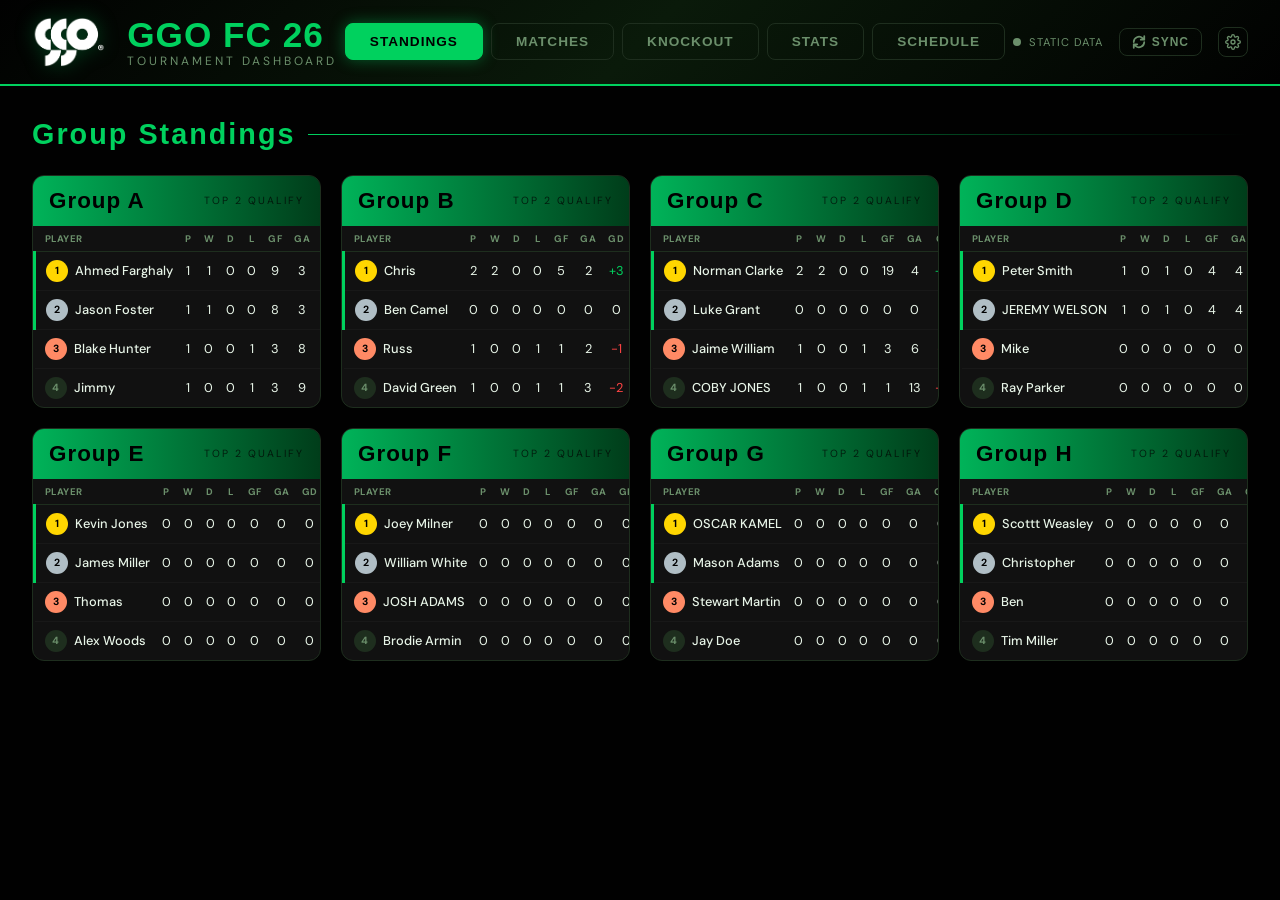
==== tourney.html @ c0a5ce69 "Update tourney.html" ====
<!DOCTYPE html>
<html lang="en">
<head>
<meta charset="UTF-8">
<meta name="viewport" content="width=device-width, initial-scale=1.0">
<title>GGO FC 26 Tournament</title>
<link rel="icon" type="image/png" sizes="32x32" href="./images/GGO-White-Var3-32x32.png">
<link rel="icon" type="image/png" sizes="16x16" href="./images/GGO-White-Var3-16x16.png">
<link rel="apple-touch-icon" href="./images/GGO-White-Var3.png">
<link href="https://fonts.googleapis.com/css2?family=Bebas+Neue&family=DM+Sans:wght@300;400;500;600&display=swap" rel="stylesheet">
<style>
  @font-face {
    font-family: 'TTFirsNeue';
    src: url('./fonts/TTFirsNeue-DemiBold.ttf') format('truetype');
    font-weight: 600;
    font-style: normal;
  }

  *, *::before, *::after { box-sizing: border-box; margin: 0; padding: 0; }

  :root {
    --green: #00D15E;
    --green-dim: #00b359;
    --dark: #010101;
    --card: #111111;
    --card2: #161e16;
    --border: #1e2e1e;
    --text: #e8f5e8;
    --muted: #6b8f6b;
    --gold: #ffd600;
    --silver: #b0bec5;
    --bronze: #ff8a65;
    --red: #ff4444;
    --draw: #66b3ff;
    --accent-blue: #004BC8;
  }

  body {
    background: var(--dark);
    color: var(--text);
    font-family: 'TTFirsNeue', 'DM Sans', sans-serif;
    min-height: 100vh;
    overflow-x: hidden;
  }

  /* ── HEADER ── */
  header {
    background: linear-gradient(135deg, #010101 0%, #0a1a0a 50%, #010101 100%);
    border-bottom: 2px solid var(--green);
    padding: 16px 32px;
    display: flex; align-items: center; justify-content: space-between;
    position: sticky; top: 0; z-index: 100;
    backdrop-filter: blur(10px);
  }
  .logo {
    display: flex; align-items: center; gap: 20px;
  }
  .logo img {
    max-height: 50px;
    width: auto;
    filter: drop-shadow(0 0 10px rgba(0, 209, 94, 0.3));
  }
  .logo-text { line-height: 1.1; }
  .logo-text h1 { font-family: 'TTFirsNeue', sans-serif; font-size: 2.2rem; color: var(--green); letter-spacing: 1px; font-weight: 600; }
  .logo-text p { font-size: 0.75rem; color: var(--muted); letter-spacing: 3px; text-transform: uppercase; font-family: 'DM Sans', sans-serif; }

  /* ── NAV ── */
  nav { display: flex; gap: 8px; }
  .nav-btn {
    padding: 10px 24px; border-radius: 8px;
    background: transparent; border: 1px solid var(--border);
    color: var(--muted); font-family: 'TTFirsNeue', sans-serif;
    font-size: 0.85rem; font-weight: 600; letter-spacing: 1px;
    cursor: pointer; transition: all 0.2s; text-transform: uppercase;
  }
  .nav-btn:hover { border-color: var(--green); color: var(--green); background: rgba(0, 209, 94, 0.05); }
  .nav-btn.active { background: var(--green); color: #000; border-color: var(--green); box-shadow: 0 0 15px rgba(0, 209, 94, 0.4); font-weight: 700; }

  /* ── MAIN ── */
  main { padding: 32px; max-width: 1400px; margin: 0 auto; }
  .view { display: none; }
  .view.active { display: block; }

  /* ── SECTION TITLE ── */
  .section-title {
    font-family: 'TTFirsNeue', sans-serif;
    font-size: 1.8rem; letter-spacing: 2px;
    color: var(--green); margin-bottom: 24px;
    display: flex; align-items: center; gap: 12px;
    font-weight: 600;
  }
  .section-title::after {
    content: ''; flex: 1; height: 1px;
    background: linear-gradient(90deg, var(--green), transparent);
  }

  /* ── GROUPS GRID ── */
  .groups-grid {
    display: grid;
    grid-template-columns: repeat(auto-fill, minmax(280px, 1fr));
    gap: 20px;
  }
  .group-card {
    background: var(--card);
    border: 1px solid var(--border);
    border-radius: 12px; overflow: hidden;
    transition: transform 0.2s, box-shadow 0.2s;
  }
  .group-card:hover {
    transform: translateY(-3px);
    box-shadow: 0 8px 30px rgba(0,230,118,0.12);
  }
  .group-header {
    background: linear-gradient(90deg, var(--green-dim), #003d1a);
    padding: 12px 16px;
    display: flex; align-items: center; justify-content: space-between;
  }
  .group-label {
    font-family: 'TTFirsNeue', sans-serif;
    font-size: 1.4rem; color: #000; letter-spacing: 1px;
    font-weight: 600;
  }
  .group-badge { font-size: 0.65rem; color: rgba(0,0,0,0.7); letter-spacing: 2px; text-transform: uppercase; }
  .group-table { width: 100%; border-collapse: collapse; table-layout: auto; }
  .group-table thead th {
    padding: 6px 6px; font-size: 0.6rem; color: var(--muted);
    text-align: center; text-transform: uppercase; letter-spacing: 0.5px;
    border-bottom: 1px solid var(--border);
    white-space: nowrap;
  }
  .group-table thead th:first-child { text-align: left; padding-left: 10px; }
  .group-table tbody tr { border-bottom: 1px solid rgba(255,255,255,0.03); transition: background 0.15s; }
  .group-table tbody tr:hover { background: rgba(0,230,118,0.04); }
  .group-table tbody tr:last-child { border-bottom: none; }
  .group-table td {
    padding: 8px 6px; font-size: 0.8rem;
    text-align: center;
    white-space: nowrap;
  }
  .group-table td:first-child { text-align: left; font-weight: 500; padding-left: 10px; }
  .rank { width: 22px; height: 22px; border-radius: 50%; display: inline-flex; align-items: center; justify-content: center; font-size: 0.65rem; font-weight: 700; margin-right: 4px; flex-shrink: 0; }
  .rank-1 { background: var(--gold); color: #000; }
  .rank-2 { background: var(--silver); color: #000; }
  .rank-3 { background: var(--bronze); color: #000; }
  .rank-4 { background: var(--border); color: var(--muted); }
  .qualified { border-left: 3px solid var(--green); }
  .pts-cell { color: var(--green); font-weight: 700; font-size: 0.9rem; }
  .gd-pos { color: var(--green); }
  .gd-neg { color: var(--red); }

  /* ── MATCHES ── */
  .matches-filter {
    display: flex; gap: 8px; margin-bottom: 24px; flex-wrap: wrap;
  }
  .filter-btn {
    padding: 6px 16px; border-radius: 20px;
    background: transparent; border: 1px solid var(--border);
    color: var(--muted); font-family: 'DM Sans', sans-serif;
    font-size: 0.75rem; cursor: pointer; transition: all 0.2s;
    text-transform: uppercase; letter-spacing: 1px;
  }
  .filter-btn:hover { border-color: var(--green); color: var(--green); }
  .filter-btn.active { background: rgba(0,230,118,0.15); border-color: var(--green); color: var(--green); }

  .matches-list { display: flex; flex-direction: column; gap: 10px; }
  .match-card {
    background: var(--card); border: 1px solid var(--border);
    border-radius: 10px; padding: 14px 20px;
    display: grid; grid-template-columns: 1fr auto 1fr;
    align-items: center; gap: 16px;
    transition: all 0.2s;
  }
  .match-card:hover { border-color: var(--green); background: var(--card2); }
  .match-card.played { border-left: 3px solid var(--green); }
  .match-card.pending { border-left: 3px solid var(--border); opacity: 0.75; }
  .player-side { display: flex; align-items: center; gap: 10px; }
  .player-side.right { flex-direction: row-reverse; }
  .player-avatar {
    width: 36px; height: 36px; border-radius: 50%;
    display: flex; align-items: center; justify-content: center;
    font-weight: 700; font-size: 0.85rem; flex-shrink: 0;
  }
  .player-name { font-weight: 500; font-size: 0.9rem; }
  .player-side.right .player-name { text-align: right; }
  .match-score {
    text-align: center; min-width: 80px;
  }
  .score-display {
    font-family: 'TTFirsNeue', sans-serif; font-size: 2rem;
    color: var(--green); letter-spacing: 2px; line-height: 1;
    font-weight: 600;
  }
  .score-pending {
    font-family: 'TTFirsNeue', sans-serif; font-size: 1.4rem;
    color: var(--muted); letter-spacing: 1px;
    font-weight: 600;
  }
  .match-time { font-size: 0.7rem; color: var(--muted); margin-top: 2px; }
  .match-day-header {
    font-family: 'TTFirsNeue', sans-serif;
    font-size: 1.1rem; letter-spacing: 2px; color: var(--muted);
    padding: 16px 0 8px; text-transform: uppercase;
    font-weight: 600;
  }
  .winner-badge { font-size: 0.65rem; color: var(--gold); text-transform: uppercase; letter-spacing: 1px; }
  .draw-badge { font-size: 0.65rem; color: #40c4ff; text-transform: uppercase; letter-spacing: 1px; }
  .match-card.draw { border-left: 3px solid #40c4ff; opacity: 1; }

  /* ── KNOCKOUT BRACKET (VERTICAL) ── */
  .bracket-container { padding: 20px 0; max-width: 600px; margin: 0 auto; }
  
  .vertical-bracket {
    display: flex; flex-direction: column; gap: 40px;
  }
  
  .vertical-round {
    display: flex; flex-direction: column; gap: 16px;
  }
  
  .vertical-round-title {
    font-family: 'TTFirsNeue', sans-serif; font-size: 1.2rem; color: var(--green);
    text-align: center; margin-bottom: 8px; letter-spacing: 2px;
    text-transform: uppercase; border-bottom: 1px solid var(--border);
    padding-bottom: 8px; position: relative; font-weight: 600;
  }
  
  .vertical-matches {
    display: flex; flex-direction: column; gap: 12px;
  }
  
  /* Pairing up matches to show bracket relationship */
  .match-pair {
    display: flex; flex-direction: column; gap: 12px;
    position: relative; padding: 12px;
    background: rgba(0,209,94,0.02);
    border: 1px solid rgba(0,209,94,0.1);
    border-radius: 12px;
  }
  .match-pair-label {
    position: absolute; top: -10px; left: 50%; transform: translateX(-50%);
    background: var(--dark); padding: 0 10px; font-size: 0.7rem; color: var(--muted);
    letter-spacing: 1px; text-transform: uppercase; font-weight: 600;
    border: 1px solid rgba(0,209,94,0.1); border-radius: 20px;
  }

  /* Match Cards (Compact Style) */
  .bracket-match {
    background: var(--card2); border: 1px solid var(--border);
    border-radius: 8px; overflow: hidden; width: 100%;
    transition: all 0.2s; display: flex; flex-direction: column;
    box-shadow: 0 4px 6px rgba(0,0,0,0.3);
  }
  .bracket-match:hover { border-color: var(--green-dim); transform: scale(1.02); }
  
  .bracket-match-label { 
    font-size: 0.6rem; color: var(--muted); letter-spacing: 2px; 
    text-align: center; padding: 4px; background: rgba(0,0,0,0.4); 
    text-transform: uppercase; font-weight: 600;
  }
  
  .bracket-player {
    padding: 8px 12px; display: grid; grid-template-columns: auto 1fr auto;
    align-items: center; gap: 8px; font-size: 0.82rem; font-weight: 500;
  }
  .bracket-player:not(:last-child) { border-bottom: 1px solid rgba(255,255,255,0.05); }
  
  /* Placeholder crested badge */
  .bracket-crest {
    width: 22px; height: 22px; border-radius: 4px; display: flex; align-items: center; justify-content: center;
    font-size: 0.55rem; font-weight: 700; color: #000; box-shadow: inset 0 0 0 1px rgba(0,0,0,0.2);
  }
  
  .bracket-player-name {
    text-overflow: ellipsis; overflow: hidden; white-space: nowrap; font-family: 'DM Sans', sans-serif;
  }
  
  .bracket-player-score { 
    font-family: 'TTFirsNeue', sans-serif; font-size: 1rem; color: var(--text); font-weight: 600; text-align: right; width: 24px;
  }
  
  .bracket-player.winner .bracket-player-score { color: var(--green); }
  .bracket-player.loser { opacity: 0.5; }
  .bracket-player.loser .bracket-player-score { color: var(--muted); }

  /* ── STATS ── */
  .stats-grid { display: grid; grid-template-columns: 1fr 1fr; gap: 24px; }
  .stat-card {
    background: var(--card); border: 1px solid var(--border);
    border-radius: 12px; overflow: hidden;
  }
  .stat-card-header {
    padding: 14px 20px; border-bottom: 1px solid var(--border);
    font-family: 'TTFirsNeue', sans-serif; font-size: 1.1rem;
    letter-spacing: 1px; color: var(--green);
    font-weight: 600;
  }
  .stat-row {
    display: flex; align-items: center; padding: 12px 20px;
    border-bottom: 1px solid rgba(255,255,255,0.03); gap: 14px;
  }
  .stat-row:last-child { border-bottom: none; }
  .stat-rank { font-family: 'TTFirsNeue', sans-serif; font-size: 1.3rem; color: var(--muted); width: 28px; font-weight: 600; }
  .stat-name { flex: 1; font-weight: 500; font-size: 0.9rem; }
  .stat-group { font-size: 0.65rem; color: var(--muted); background: var(--border); border-radius: 4px; padding: 2px 6px; }
  .stat-bar-wrap { flex: 2; }
  .stat-bar {
    height: 6px; border-radius: 3px;
    background: linear-gradient(90deg, var(--green), var(--green-dim));
    transition: width 1s ease;
  }
  .stat-value { font-family: 'TTFirsNeue', sans-serif; font-size: 1.4rem; color: var(--green); min-width: 36px; text-align: right; font-weight: 600; }

  /* ── CHAMPION BANNER ── */
  .champion-section {
    text-align: center; padding: 60px 20px;
    background: radial-gradient(ellipse at center, rgba(255,214,0,0.08) 0%, transparent 70%);
    border: 1px solid rgba(255,214,0,0.15); border-radius: 16px;
    margin-bottom: 32px;
  }
  .champion-trophy { font-size: 5rem; animation: float 3s ease-in-out infinite; }
  @keyframes float { 0%,100%{transform:translateY(0)} 50%{transform:translateY(-12px)} }
  .champion-title { font-family:'TTFirsNeue',sans-serif; font-size:1rem; letter-spacing:5px; color:var(--muted); margin:12px 0 6px; font-weight: 600; }
  .champion-name { font-family:'TTFirsNeue',sans-serif; font-size:3.5rem; color:var(--gold); letter-spacing:2px; font-weight: 600; }
  .champion-subtitle { font-size:0.75rem; color:var(--muted); letter-spacing:2px; text-transform:uppercase; font-family: 'DM Sans', sans-serif; }

  /* Schedule */
  .schedule-grid { display: grid; grid-template-columns: repeat(auto-fill, minmax(220px, 1fr)); gap: 16px; }
  .sched-card {
    background: var(--card); border: 1px solid var(--border);
    border-radius: 10px; overflow: hidden;
  }
  .sched-day {
    background: linear-gradient(90deg, #1a2a1a, #0f1f0f);
    padding: 10px 16px; font-family: 'TTFirsNeue', sans-serif;
    font-size: 1rem; letter-spacing: 1px; color: var(--green);
    border-bottom: 1px solid var(--border);
    font-weight: 600;
  }
  .sched-match { padding: 10px 16px; border-bottom: 1px solid rgba(255,255,255,0.03); display: flex; justify-content: space-between; }
  .sched-match:last-child { border-bottom: none; }
  .sched-time { font-size: 0.75rem; color: var(--muted); }
  .sched-label { font-size: 0.85rem; font-weight: 600; color: var(--text); }

  /* ── SYNC UI ── */
  .sync-container { display: flex; align-items: center; gap: 16px; }
  .sync-status { display: flex; align-items: center; gap: 8px; font-size: 0.7rem; color: var(--muted); text-transform: uppercase; letter-spacing: 1px; }
  .status-dot { width: 8px; height: 8px; border-radius: 50%; background: var(--muted); position: relative; }
  .status-dot.active { background: var(--green); box-shadow: 0 0 8px var(--green); }
  .status-dot.loading { background: var(--gold); animation: pulse 1s infinite; }
  @keyframes pulse { 0% { opacity: 1; } 50% { opacity: 0.4; } 100% { opacity: 1; } }
  .sync-btn { display: flex; align-items: center; gap: 6px; padding: 6px 12px; font-size: 0.75rem; border-color: var(--border); }
  .sync-btn svg { transition: transform 0.5s; }
  .sync-btn.loading svg { animation: rotate 1s linear infinite; }
  @keyframes rotate { from { transform: rotate(0deg); } to { transform: rotate(360deg); } }

  .settings-btn { padding: 6px; border-color: var(--border); display: flex; align-items: center; justify-content: center; }
  .settings-btn svg { width: 16px; height: 16px; color: var(--muted); }
  .settings-btn:hover svg { color: var(--green); }

  /* Modal */
  .modal-overlay {
    position: fixed; inset: 0; background: rgba(0,0,0,0.8); backdrop-filter: blur(5px);
    display: none; align-items: center; justify-content: center; z-index: 200;
  }
  .modal-overlay.active { display: flex; }
  .modal {
    background: var(--card); border: 2px solid var(--green); border-radius: 12px;
    width: 90%; max-width: 500px; padding: 32px; box-shadow: 0 0 30px rgba(0,209,94,0.2);
  }
  .modal-header { display: flex; justify-content: space-between; align-items: center; margin-bottom: 24px; }
  .modal-header h2 { font-family: 'TTFirsNeue', sans-serif; color: var(--green); font-size: 1.5rem; }
  .close-modal { cursor: pointer; color: var(--muted); }
  .form-group { margin-bottom: 20px; }
  .form-group label { display: block; font-size: 0.75rem; color: var(--muted); margin-bottom: 8px; text-transform: uppercase; letter-spacing: 1px; }
  .form-group input {
    width: 100%; background: var(--dark); border: 1px solid var(--border);
    padding: 12px; border-radius: 6px; color: var(--text); font-family: 'DM Sans', sans-serif;
  }
  .form-group input:focus { border-color: var(--green); outline: none; }
  .save-settings { width: 100%; padding: 12px; background: var(--green); color: #000; font-weight: 700; border: none; border-radius: 6px; cursor: pointer; text-transform: uppercase; letter-spacing: 1px; }
  .save-settings:hover { box-shadow: 0 0 15px rgba(0,209,94,0.4); }

  /* Responsive — Tablet */
  @media (max-width: 768px) {
    header { flex-direction: column; gap: 12px; padding: 12px 16px; }
    .logo img { max-height: 36px; }
    .logo-text h1 { font-size: 1.6rem; }
    .logo-text p { font-size: 0.65rem; letter-spacing: 2px; }
    main { padding: 12px; }
    .stats-grid { grid-template-columns: 1fr; }
    nav { flex-wrap: wrap; justify-content: center; gap: 6px; }
    .nav-btn { padding: 8px 14px; font-size: 0.75rem; }
    .sync-container { flex-wrap: wrap; justify-content: center; gap: 8px; }
    .groups-grid { grid-template-columns: 1fr; }
    .group-table thead th { padding: 5px 4px; font-size: 0.55rem; }
    .group-table td { padding: 6px 4px; font-size: 0.75rem; }
    .section-title { font-size: 1.4rem; }
    .match-card { grid-template-columns: 1fr auto 1fr; gap: 8px; padding: 10px 12px; }
    .score-display { font-size: 1.5rem; }
    .player-name { font-size: 0.8rem; }
    .player-avatar { width: 30px; height: 30px; font-size: 0.75rem; }
    .schedule-grid { grid-template-columns: 1fr; }
  }

  /* Responsive — Phone */
  @media (max-width: 480px) {
    header { padding: 10px 12px; gap: 10px; }
    .logo img { max-height: 30px; }
    .logo-text h1 { font-size: 1.3rem; }
    main { padding: 8px; }
    .nav-btn { padding: 6px 10px; font-size: 0.7rem; letter-spacing: 0.5px; }
    .section-title { font-size: 1.1rem; letter-spacing: 1px; }
    .group-card { border-radius: 8px; }
    .group-header { padding: 8px 10px; }
    .group-label { font-size: 1.1rem; }
    .group-table thead th { padding: 4px 3px; font-size: 0.5rem; letter-spacing: 0; }
    .group-table td { padding: 5px 3px; font-size: 0.7rem; }
    .rank { width: 18px; height: 18px; font-size: 0.55rem; margin-right: 3px; }
    .match-card { padding: 8px 10px; gap: 4px; }
    .player-avatar { width: 26px; height: 26px; font-size: 0.65rem; }
    .player-name { font-size: 0.72rem; }
    .score-display { font-size: 1.3rem; }
    .score-pending { font-size: 1rem; }
    .match-score { min-width: 50px; }
    .match-time { font-size: 0.6rem; }
    .match-day-header { font-size: 0.9rem; }
    .stat-row { padding: 8px 12px; gap: 8px; }
    .stat-rank { font-size: 1rem; width: 22px; }
    .stat-name { font-size: 0.78rem; }
    .stat-value { font-size: 1.1rem; }
    .stat-bar-wrap { flex: 1; }
    .sched-day { font-size: 0.85rem; padding: 8px 12px; }
    .sched-match { padding: 8px 12px; }
    .sched-label { font-size: 0.78rem; }
    .champion-name { font-size: 2.2rem; }
    .champion-trophy { font-size: 3.5rem; }
    .champion-section { padding: 30px 12px; }
    .modal { padding: 20px; width: 95%; }
  }

  /* Glow pulse on qualified */
  @keyframes glowPulse {
    0%,100% { box-shadow: none; }
    50% { box-shadow: inset 0 0 8px rgba(0,230,118,0.15); }
  }
  .qualified { animation: glowPulse 3s ease-in-out infinite; }
</style>
</head>
<body>

<header>
  <div class="logo">
    <img src="./GGO-White-Var3.png" alt="GGO Logo">
    <div class="logo-text">
      <h1>GGO FC 26</h1>
      <p>Tournament Dashboard</p>
    </div>
  </div>
  <nav>
    <button class="nav-btn active" onclick="showView('standings', this)">Standings</button>
    <button class="nav-btn" onclick="showView('matches', this)">Matches</button>
    <button class="nav-btn" onclick="showView('knockout', this)">Knockout</button>
    <button class="nav-btn" onclick="showView('stats', this)">Stats</button>
    <button class="nav-btn" onclick="showView('schedule', this)">Schedule</button>
  </nav>

  <div class="sync-container">
    <div id="sync-status" class="sync-status">
      <span class="status-dot"></span>
      <span id="last-sync-time">Static Mode</span>
    </div>
    <button class="nav-btn sync-btn" onclick="requestSync()">
      <svg width="14" height="14" viewBox="0 0 24 24" fill="none" stroke="currentColor" stroke-width="3" stroke-linecap="round" stroke-linejoin="round"><path d="M21 2v6h-6M3 12a9 9 0 0 1 15-6.7L21 8M3 22v-6h6M21 12a9 9 0 0 1-15 6.7L3 16"/></svg>
      Sync
    </button>
    <button class="nav-btn settings-btn" onclick="toggleSettings(true)">
      <svg viewBox="0 0 24 24" fill="none" stroke="currentColor" stroke-width="2" stroke-linecap="round" stroke-linejoin="round"><circle cx="12" cy="12" r="3"></circle><path d="M19.4 15a1.65 1.65 0 0 0 .33 1.82l.06.06a2 2 0 0 1 0 2.83 2 2 0 0 1-2.83 0l-.06-.06a1.65 1.65 0 0 0-1.82-.33 1.65 1.65 0 0 0-1 1.51V21a2 2 0 0 1-2 2 2 2 0 0 1-2-2v-.09A1.65 1.65 0 0 0 9 19.4a1.65 1.65 0 0 0-1.82.33l-.06.06a2 2 0 0 1-2.83 0 2 2 0 0 1 0-2.83l.06-.06a1.65 1.65 0 0 0 .33-1.82 1.65 1.65 0 0 0-1.51-1H3a2 2 0 0 1-2-2 2 2 0 0 1 2-2h.09A1.65 1.65 0 0 0 4.6 9a1.65 1.65 0 0 0-.33-1.82l-.06-.06a2 2 0 0 1 0-2.83 2 2 0 0 1 2.83 0l.06.06a1.65 1.65 0 0 0 1.82.33H9a1.65 1.65 0 0 0 1-1.51V3a2 2 0 0 1 2-2 2 2 0 0 1 2 2v.09a1.65 1.65 0 0 0 1 1.51 1.65 1.65 0 0 0 1.82-.33l.06-.06a2 2 0 0 1 2.83 0 2 2 0 0 1 0 2.83l-.06.06a1.65 1.65 0 0 0-.33 1.82V9a1.65 1.65 0 0 0 1.51 1H21a2 2 0 0 1 2 2 2 2 0 0 1-2 2h-.09a1.65 1.65 0 0 0-1.51 1z"></path></svg>
    </button>
  </div>
</header>

<div id="settings-modal" class="modal-overlay">
  <div class="modal">
    <div class="modal-header">
      <h2>Sync Settings</h2>
      <span class="close-modal" onclick="toggleSettings(false)">✕</span>
    </div>
    <div class="form-group">
      <label>Spreadsheet ID (from URL)</label>
      <input type="text" id="setting-sheet-id" placeholder="1vW...">
    </div>
    <div class="form-group">
      <label>Apps Script Web App URL</label>
      <input type="text" id="setting-script-url" placeholder="https://script.google.com/macros/s/...">
    </div>
    <button class="save-settings" onclick="saveSettings()">Save & Sync Now</button>
  </div>
</div>

<main>

<!-- STANDINGS -->
<div id="view-standings" class="view active">
  <div class="section-title">Group Standings</div>
  <div class="groups-grid" id="groups-grid"></div>
</div>

<!-- MATCHES -->
<div id="view-matches" class="view">
  <div class="section-title">Match Results</div>
  <div class="matches-filter">
    <button class="filter-btn active" onclick="filterMatches('all', this)">All</button>
    <button class="filter-btn" onclick="filterMatches('played', this)">Played</button>
    <button class="filter-btn" onclick="filterMatches('pending', this)">Upcoming</button>
    <button class="filter-btn" onclick="filterMatches('Today', this)">Today</button>
    <button class="filter-btn" onclick="filterMatches('Tomorrow', this)">Tomorrow</button>
  </div>
  <div class="matches-list" id="matches-list"></div>
</div>

<!-- KNOCKOUT -->
<div id="view-knockout" class="view">
  <div class="section-title">Knockout Stage</div>
  <div class="champion-section">
    <div class="champion-trophy">🏆</div>
    <div class="champion-title">Tournament Champion</div>
    <div class="champion-name">TBD</div>
    <div class="champion-subtitle">FC 26 Tournament · 2026</div>
  </div>
  <div class="bracket-container">
    <div class="vertical-bracket" id="bracket"></div>
  </div>
</div>

<!-- STATS -->
<div id="view-stats" class="view">
  <div class="section-title">Player Stats</div>
  <div class="stats-grid" id="stats-grid"></div>
</div>

<!-- SCHEDULE -->
<div id="view-schedule" class="view">
  <div class="section-title">Knockout Schedule</div>
  <div class="schedule-grid" id="schedule-grid"></div>
</div>

</main>

<script>
// ── DATA ────────────────────────────────────────────────────────────────
// ── DYNAMIC CONFIG ──────────────────────────────────────────────────────
const CONFIG = {
  spreadsheetId: localStorage.getItem('ggo_sheet_id') || '1zcEKdIhD1MTq_-FsNTge8UwNTn5NsE2mnPFtw54bXc0',
  appsScriptUrl: localStorage.getItem('ggo_script_url') || 'https://script.google.com/macros/s/AKfycbw2qfgs79eKIn46H6dHZkqkhQVJbZraEjuBJ5KO18tSQnFzctVMvd7A5b_00jz5KdZIgQ/exec',
  refreshInterval: 300000, // 5 minutes
  fallbackToStatic: true
};

const STATE = {
  players: [],
  matches: [],
  schedule: [],
  standings: [],
  leaderboard: [],
  qualified16: {},
  goals: [],
  lastSync: null
};

// Static Fallback Data (Current data as of injection)
const STATIC_PLAYERS = [
  {name:'Ahmed Farghaly',group:'A'},{name:'Blake Hunter',group:'A'},
  {name:'Jason Foster',group:'A'},{name:'Jimmy',group:'A'},
  {name:'Russ',group:'B'},{name:'Ben Camel',group:'B'},
  {name:'Chris',group:'B'},{name:'David Green',group:'B'},
  {name:'Luke Grant',group:'C'},{name:'COBY JONES',group:'C'},
  {name:'Norman Clarke',group:'C'},{name:'Jaime William',group:'C'},
  {name:'Peter Smith',group:'D'},{name:'Mike',group:'D'},
  {name:'JEREMY WELSON',group:'D'},{name:'Ray Parker',group:'D'},
  {name:'Kevin Jones',group:'E'},{name:'James Miller',group:'E'},
  {name:'Thomas',group:'E'},{name:'Alex Woods',group:'E'},
  {name:'Joey Milner',group:'F'},{name:'William White',group:'F'},
  {name:'JOSH ADAMS',group:'F'},{name:'Brodie Armin',group:'F'},
  {name:'OSCAR KAMEL',group:'G'},{name:'Mason Adams',group:'G'},
  {name:'Stewart Martin',group:'G'},{name:'Jay Doe',group:'G'},
  {name:'Scottt Weasley',group:'H'},{name:'Christopher Smith',group:'H'},
  {name:'Ben',group:'H'},{name:'Tim Miller',group:'H'}
];

const STATIC_MATCHES = [
  {day:'Today',time:'18:48',p1:'Ahmed Farghaly',s1:9,s2:3,p2:'Jimmy',played:true},
  {day:'Today',time:'19:00',p1:'Blake Hunter',s1:3,s2:8,p2:'Jason Foster',played:true},
  {day:'Today',time:'19:36',p1:'Russ',s1:1,s2:2,p2:'Chris',played:true},
  {day:'Today',time:'19:24',p1:'Chris',s1:3,s2:1,p2:'David Green',played:true},
  {day:'Today',time:'16:24',p1:'COBY JONES',s1:1,s2:13,p2:'Norman Clarke',played:true},
  {day:'Today',time:'20:36',p1:'Norman Clarke',s1:6,s2:3,p2:'Jaime William',played:true},
  {day:'Today',time:'17:00',p1:'Peter Smith',s1:4,s2:4,p2:'JEREMY WELSON',played:true},
  {day:'Today',time:'17:12',p1:'Mike',s1:null,s2:null,p2:'Ray Parker',played:false},
  {day:'Today',time:'18:00',p1:'Ahmed Farghaly',s1:null,s2:null,p2:'Blake Hunter',played:false},
  {day:'Today',time:'18:12',p1:'Jason Foster',s1:null,s2:null,p2:'Jimmy',played:false},
  {day:'Today',time:'18:24',p1:'Ahmed Farghaly',s1:null,s2:null,p2:'Jason Foster',played:false},
  {day:'Today',time:'18:36',p1:'Blake Hunter',s1:null,s2:null,p2:'Jimmy',played:false},
  {day:'Today',time:'19:12',p1:'Russ',s1:null,s2:null,p2:'Ben Camel',played:false},
  {day:'Today',time:'19:48',p1:'Ben Camel',s1:null,s2:null,p2:'David Green',played:false},
  {day:'Today',time:'20:00',p1:'Russ',s1:null,s2:null,p2:'David Green',played:false},
  {day:'Today',time:'20:12',p1:'Ben Camel',s1:null,s2:null,p2:'Chris',played:false},
  {day:'Today',time:'20:24',p1:'Luke Grant',s1:null,s2:null,p2:'COBY JONES',played:false},
  {day:'Today',time:'20:48',p1:'Luke Grant',s1:null,s2:null,p2:'Norman Clarke',played:false},
  {day:'Tomorrow',time:'16:00',p1:'COBY JONES',s1:null,s2:null,p2:'Jaime William',played:false},
  {day:'Tomorrow',time:'16:12',p1:'Luke Grant',s1:null,s2:null,p2:'Jaime William',played:false},
  {day:'Tomorrow',time:'16:36',p1:'Peter Smith',s1:null,s2:null,p2:'Mike',played:false},
  {day:'Tomorrow',time:'16:48',p1:'JEREMY WELSON',s1:null,s2:null,p2:'Ray Parker',played:false},
  {day:'Tomorrow',time:'17:24',p1:'Peter Smith',s1:null,s2:null,p2:'Ray Parker',played:false},
  {day:'Tomorrow',time:'17:36',p1:'Mike',s1:null,s2:null,p2:'JEREMY WELSON',played:false},
  {day:'Tomorrow',time:'17:48',p1:'Kevin Jones',s1:null,s2:null,p2:'James Miller',played:false},
  {day:'Tomorrow',time:'18:00',p1:'Thomas',s1:null,s2:null,p2:'Alex Woods',played:false},
  {day:'Tomorrow',time:'18:12',p1:'Kevin Jones',s1:null,s2:null,p2:'Thomas',played:false},
  {day:'Tomorrow',time:'18:24',p1:'James Miller',s1:null,s2:null,p2:'Alex Woods',played:false},
  {day:'Tomorrow',time:'18:36',p1:'Kevin Jones',s1:null,s2:null,p2:'Alex Woods',played:false},
  {day:'Tomorrow',time:'18:48',p1:'James Miller',s1:null,s2:null,p2:'Thomas',played:false},
  {day:'Tomorrow',time:'19:00',p1:'Joey Milner',s1:null,s2:null,p2:'William White',played:false},
  {day:'Tomorrow',time:'19:12',p1:'JOSH ADAMS',s1:null,s2:null,p2:'Brodie Armin',played:false},
  {day:'Tomorrow',time:'19:24',p1:'Joey Milner',s1:null,s2:null,p2:'JOSH ADAMS',played:false},
  {day:'Tomorrow',time:'19:36',p1:'William White',s1:null,s2:null,p2:'Brodie Armin',played:false},
  {day:'Tomorrow',time:'19:48',p1:'Joey Milner',s1:null,s2:null,p2:'Brodie Armin',played:false},
  {day:'Tomorrow',time:'20:00',p1:'William White',s1:null,s2:null,p2:'JOSH ADAMS',played:false},
  {day:'Tomorrow',time:'20:12',p1:'OSCAR KAMEL',s1:null,s2:null,p2:'Mason Adams',played:false},
  {day:'Tomorrow',time:'20:24',p1:'Stewart Martin',s1:null,s2:null,p2:'Jay Doe',played:false},
  {day:'Tomorrow',time:'20:36',p1:'OSCAR KAMEL',s1:null,s2:null,p2:'Stewart Martin',played:false},
  {day:'Tomorrow',time:'20:48',p1:'Mason Adams',s1:null,s2:null,p2:'Jay Doe',played:false},
  {day:'Tomorrow',time:'21:00',p1:'OSCAR KAMEL',s1:null,s2:null,p2:'Jay Doe',played:false},
  {day:'Tomorrow',time:'21:12',p1:'Mason Adams',s1:null,s2:null,p2:'Stewart Martin',played:false},
  {day:'Tomorrow',time:'21:24',p1:'Scottt Weasley',s1:null,s2:null,p2:'Christopher Smith',played:false},
  {day:'Tomorrow',time:'21:36',p1:'Ben',s1:null,s2:null,p2:'Tim Miller',played:false},
  {day:'Tomorrow',time:'21:48',p1:'Scottt Weasley',s1:null,s2:null,p2:'Ben',played:false},
  {day:'Tomorrow',time:'22:00',p1:'Christopher Smith',s1:null,s2:null,p2:'Tim Miller',played:false},
  {day:'Tomorrow',time:'22:12',p1:'Scottt Weasley',s1:null,s2:null,p2:'Tim Miller',played:false},
  {day:'Tomorrow',time:'22:24',p1:'Christopher Smith',s1:null,s2:null,p2:'Ben',played:false}
];

async function fetchSheetData(sheetName) {
  if (!CONFIG.spreadsheetId) return null;
  const url = `https://docs.google.com/spreadsheets/d/${CONFIG.spreadsheetId}/gviz/tq?tqx=out:json&sheet=${sheetName}`;
  try {
    const response = await fetch(url);
    const text = await response.text();
    const json = JSON.parse(text.substr(47).slice(0, -2));
    const columns = json.table.cols.map(c => c.label);
    return json.table.rows.map(row => {
      const obj = {};
      row.c.forEach((cell, i) => {
        if (columns[i]) obj[columns[i]] = cell ? (cell.f || cell.v) : null;
      });
      return obj;
    });
  } catch (e) {
    console.error(`Error fetching sheet ${sheetName}:`, e);
    return null;
  }
}
function processData() {
  let { players, matches } = STATE;

  // Fallback: If 'Players' tab is empty, extract players from the bridge leaderboard
  if ((!players || players.length === 0) && STATE._bridgeLeaderboard && STATE._bridgeLeaderboard.length > 0) {
    players = STATE._bridgeLeaderboard.map(p => ({
      name: p.name,
      group: p.group || '?'
    }));
  }

  if (players && players.length > 0) {
    // Always calculate from matches (the source of truth for played/draws now)
    const lb = players.map(p => ({
      name: p.name, group: p.group,
      played: 0, w: 0, d: 0, l: 0, gf: 0, ga: 0, gd: 0, pts: 0
    }));

    matches.forEach(m => {
      // Use the 'played' field as the filter
      if (!m.played) return;
      
      const p1 = lb.find(p => p.name === m.p1);
      const p2 = lb.find(p => p.name === m.p2);
      if (!p1 || !p2) return;

      const s1 = parseInt(m.s1 || 0), s2 = parseInt(m.s2 || 0);
      p1.played++; p2.played++;
      p1.gf += s1; p1.ga += s2; p2.gf += s2; p2.ga += s1;
      
      if (s1 > s2) { p1.w++; p2.l++; p1.pts += 3; }
      else if (s1 < s2) { p2.w++; p1.l++; p2.pts += 3; }
      else { p1.d++; p2.d++; p1.pts++; p2.pts++; }
    });

    lb.forEach(p => { p.gd = p.gf - p.ga; });
    STATE.leaderboard = lb;
    console.log('processData: Calculated leaderboard from "Matches" (' + lb.length + ' entries)');
  } else {
    STATE.leaderboard = [];
    STATE.goals = [];
    console.warn('processData: No players available.');
    return;
  }

  // Determine Qualified (Top 2 per group) — only if bridge didn't provide it
  if (!STATE._bridgeQualified || Object.keys(STATE._bridgeQualified).length === 0) {
    const groups = ['A','B','C','D','E','F','G','H'];
    const q16 = {};
    groups.forEach(g => {
      const sorted = STATE.leaderboard.filter(p => p.group === g)
        .sort((a,b) => b.pts - a.pts || b.gd - a.gd || b.gf - a.gf);
      if (sorted[0]) q16[g + '1'] = sorted[0].name;
      if (sorted[1]) q16[g + '2'] = sorted[1].name;
    });
    STATE.qualified16 = q16;
  }

  // Calculate Top Scorers from leaderboard GF (more accurate than match scores for 0-0 bug)
  STATE.goals = STATE.leaderboard
    .filter(p => p.gf > 0)
    .map(p => ({ name: p.name, goals: p.gf, group: p.group }))
    .sort((a,b) => b.goals - a.goals);

  console.log('processData: Done. ' + STATE.leaderboard.length + ' players, ' + STATE.goals.length + ' scorers.');
}

async function fetchRelayData() {
  let scriptUrl = CONFIG.appsScriptUrl;
  if (!scriptUrl || !CONFIG.spreadsheetId) return null;

  if (!scriptUrl.startsWith('http')) {
    if (scriptUrl.length > 30) {
      scriptUrl = 'https://script.google.com/macros/s/' + scriptUrl + '/exec';
    } else {
      console.error('Invalid Apps Script URL'); return null;
    }
  }

  const url = scriptUrl + '?id=' + CONFIG.spreadsheetId;
  try {
    const response = await fetch(url);
    if (!response.ok) throw new Error('Network error (' + response.status + ')');
    const data = await response.json();
    if (data.error) throw new Error(data.error);

    console.log('Bridge returned tabs:', data.tabs_found);

    // ── Normalize Players ──
    if (data.players) {
      data.players = data.players.map(p => ({
        name: p['Player Name'] || p.name || p.Name || p.Player || '',
        group: p.Group || p.group || 'A'
      })).filter(p => p.name);
    }

    // ── Normalize Matches ──
    // Bug 1 fix: use leaderboard played count to detect unplayed 0-0
    if (data.matches) {
      // Build a lookup of how many games each player has actually played
      // Sheet's "Played" is broken (counts unplayed 0-0 as played), so use W + L instead
      const lbData = data.group_ranking__leaderboard_ || [];
      const playedMap = {};
      lbData.forEach(row => {
        const name = row.Player || row.name || '';
        const w = parseInt(row.W || row.Wins || 0);
        const l = parseInt(row.L || row.Loss || 0);
        if (name) playedMap[name] = w + l; // real played = W + L (draws are inflated)
      });

      // Build a counter of how many matches in the sheet each player appears in with scores
      const matchCountMap = {};

      data.matches = data.matches.map(m => {
        const day = m.Date || m.day || m.Day || 'TBD';
        const rawTime = m.Time || m.time || '00:00';
        const time = parseTime(rawTime);
        const p1 = m['Player 1'] || m.p1 || '';
        const p2 = m['Player 2'] || m.p2 || '';
        const rawS1 = m['Score 1'] !== undefined ? m['Score 1'] : m.s1;
        const rawS2 = m['Score 2'] !== undefined ? m['Score 2'] : m.s2;

        let s1 = (rawS1 === '' || rawS1 === null || rawS1 === undefined) ? null : parseInt(rawS1);
        let s2 = (rawS2 === '' || rawS2 === null || rawS2 === undefined) ? null : parseInt(rawS2);

        // Capture Played checkbox from Column G (mapped as "Played" by bridge), or fallback to scores
        const played = m.Played === true || m.Played === 'TRUE' || m.played === true || m.played === 'TRUE' || (s1 !== null && s2 !== null);

        return { day, time, p1, p2, s1, s2, played };
      }).filter(m => m.p1 && m.p2);

    }


    // ── Normalize Qualified 16 ──
    if (data.qualified_16) {
      const q = {};
      data.qualified_16.forEach(row => {
        const pos = row.Group || ''; // e.g. 'A1', 'A2'
        const name = row.Player || '';
        if (pos && name) q[pos] = name;
      });
      data.qualified16_data = q;
    }

    // ── Normalize Stats (top scorers from sheet) ──
    if (data.stats) {
      data.stats_data = data.stats.map(row => ({
        name: row.Player || row.name || '',
        goals: parseInt(row.Goals || row.goals || 0)
      })).filter(p => p.name && p.goals > 0);
    }

    // ── Normalize Schedule ──
    if (data.schedule) {
      data.schedule = data.schedule.map(s => ({
        day:   s.day || s.Day || 'TBD',
        time:  parseTime(s.Time || s.time || '00:00'),
        label: s.Match || s.Label || s.label || ''
      })).filter(s => s.label);
    }

    return data;
  } catch (e) {
    console.error('Relay Fetch Error:', e.message);
    return { error: e.message };
  }
}

async function requestSync() {
  const btn = document.querySelector('.sync-btn');
  const dot = document.querySelector('.status-dot');
  const timeLabel = document.getElementById('last-sync-time');

  btn.classList.add('loading');
  dot.classList.remove('active');
  dot.classList.add('loading');
  timeLabel.textContent = 'Syncing...';

  let data = null;
  if (CONFIG.appsScriptUrl) {
    data = await fetchRelayData();
  } else if (CONFIG.spreadsheetId) {
    const sheetPlayers = await fetchSheetData('Players');
    const sheetMatches = await fetchSheetData('Matches');
    if (sheetPlayers && sheetMatches) data = { players: sheetPlayers, matches: sheetMatches };
  }

  if (data && !data.error && (data.players || data.leaderboard_data)) {
    console.log('Sync OK. Keys:', Object.keys(data));
    STATE.players = data.players || [];
    STATE.matches = data.matches || [];
    STATE.schedule = data.schedule || [];

    // Bug 2 fix: store pre-calculated leaderboard for processData to use
    STATE._bridgeLeaderboard = data.leaderboard_data || [];
    STATE._bridgeQualified = data.qualified16_data || {};
    if (data.qualified16_data) STATE.qualified16 = data.qualified16_data;

    // Use sheet's stats as top scorers if available
    if (data.stats_data && data.stats_data.length > 0) {
      // We'll enrich with group info after processData runs
      STATE._bridgeStats = data.stats_data;
    }

    STATE.lastSync = new Date();
    processData();

    // Enrich stats with group info from leaderboard
    if (STATE._bridgeStats && STATE._bridgeStats.length > 0) {
      STATE.goals = STATE._bridgeStats.map(s => ({
        name: s.name,
        goals: s.goals,
        group: STATE.leaderboard.find(p => p.name === s.name)?.group || '?'
      }));
    }

    updateUI();
    
    dot.classList.remove('loading');
    dot.classList.add('active');
    timeLabel.textContent = `Live: ${STATE.lastSync.toLocaleTimeString([], {hour: '2-digit', minute:'2-digit'})}`;
  } else {
    timeLabel.textContent = 'Bridge Error';
    dot.classList.remove('loading');
    
    const errorMsg = data && data.error ? data.error : "Check console for details";
    console.error("Bridge Error:", errorMsg);
    if (CONFIG.fallbackToStatic && STATE.players.length === 0) loadStatic();
  }

  btn.classList.remove('loading');
}

function loadStatic() {
  STATE.players = JSON.parse(JSON.stringify(STATIC_PLAYERS));
  STATE.matches = JSON.parse(JSON.stringify(STATIC_MATCHES));
  processData();
  updateUI();
  document.getElementById('last-sync-time').textContent = 'Static Data';
}

function updateUI() {
  renderStandings();
  renderMatches();
  renderKnockout();
  renderStats();
  renderSchedule();
}

// Initialize
window.addEventListener('DOMContentLoaded', () => {
  if (CONFIG.spreadsheetId) requestSync();
  else loadStatic();
  
  // Auto-refresh every minute if spreadsheet ID is set
  setInterval(() => {
    if (CONFIG.spreadsheetId) requestSync();
  }, CONFIG.refreshInterval);
});

// UI Settings Controls
function toggleSettings(show) {
  const modal = document.getElementById('settings-modal');
  if (show) {
    document.getElementById('setting-sheet-id').value = CONFIG.spreadsheetId;
    document.getElementById('setting-script-url').value = CONFIG.appsScriptUrl;
    modal.classList.add('active');
  } else {
    modal.classList.remove('active');
  }
}

function saveSettings() {
  const sheetId = document.getElementById('setting-sheet-id').value.trim();
  const scriptUrl = document.getElementById('setting-script-url').value.trim();
  
  localStorage.setItem('ggo_sheet_id', sheetId);
  localStorage.setItem('ggo_script_url', scriptUrl);
  
  CONFIG.spreadsheetId = sheetId;
  CONFIG.appsScriptUrl = scriptUrl;
  
  toggleSettings(false);
  requestSync();
}

// Helper functions for legacy renderers to use STATE
const getPlayers = () => STATE.players.length > 0 ? STATE.players : STATE.leaderboard;
const getMatches = () => STATE.matches;
const getLeaderboard = () => STATE.leaderboard;
const getQualified16 = () => STATE.qualified16;
const getGoals = () => STATE.goals;

// ── TIME PARSER ──────────────────────────────────────────────────────────
// Google Sheets returns time values as ISO strings like "1899-12-30T16:18:51.000Z"
// This converts any such value to a clean "HH:MM" format
function parseTime(val) {
  if (!val) return '00:00';
  const s = String(val).trim();
  // Already HH:MM format
  if (/^\d{1,2}:\d{2}$/.test(s)) return s;
  // ISO date string like "1899-12-30T16:18:51.000Z"
  if (s.includes('T') && (s.includes('-') || s.includes(':'))) {
    try {
      const d = new Date(s);
      if (!isNaN(d.getTime())) {
        const h = d.getUTCHours().toString().padStart(2, '0');
        const m = d.getUTCMinutes().toString().padStart(2, '0');
        return h + ':' + m;
      }
    } catch (e) { /* fall through */ }
  }
  // Date(value) for serial numbers
  if (!isNaN(s) && parseFloat(s) > 0 && parseFloat(s) < 1) {
    const totalMinutes = Math.round(parseFloat(s) * 24 * 60);
    const h = Math.floor(totalMinutes / 60).toString().padStart(2, '0');
    const m = (totalMinutes % 60).toString().padStart(2, '0');
    return h + ':' + m;
  }
  return s;
}

// ── COLOR PALETTE ────────────────────────────────────────────────────────
const groupColors = {
  A:'#00e676',B:'#69f0ae',C:'#40c4ff',D:'#ff6e40',
  E:'#ea80fc',F:'#ffd740',G:'#ff80ab',H:'#80d8ff'
};

function initials(name) {
  if (!name || typeof name !== 'string') return '?';
  return name.split(' ').filter(w => w).map(w=>w[0].toUpperCase()).slice(0,2).join('');
}
function avatarStyle(group) {
  const c = groupColors[group] || '#00e676';
  return `background: linear-gradient(135deg, ${c}33, ${c}11); color: ${c}; border: 1px solid ${c}44;`;
}

// ── RENDER STANDINGS ─────────────────────────────────────────────────────
function renderStandings() {
  const groups = ['A','B','C','D','E','F','G','H'];
  const container = document.getElementById('groups-grid');
  container.innerHTML = '';

  groups.forEach(g => {
    const lb = getLeaderboard();
    const gPlayers = lb
      .filter(p => p.group === g)
      .sort((a,b) => b.pts - a.pts || b.gd - a.gd || b.gf - a.gf);

    if (lb.length === 0) {
      container.innerHTML = `<div style="grid-column: 1/-1; padding: 40px; text-align: center; color: var(--muted);">No players found in sheet. Check your "Players" tab and headers (Name, Group).</div>`;
      return;
    }

    const card = document.createElement('div');
    card.className = 'group-card';
    card.innerHTML = `
      <div class="group-header">
        <span class="group-label">Group ${g}</span>
        <span class="group-badge">Top 2 Qualify</span>
      </div>
      <table class="group-table">
        <thead>
          <tr>
            <th>Player</th>
            <th>P</th><th>W</th><th>D</th><th>L</th>
            <th>GF</th><th>GA</th><th>GD</th><th>Pts</th>
          </tr>
        </thead>
        <tbody>
          ${gPlayers.map((p,i) => `
            <tr class="${i < 2 ? 'qualified' : ''}">
              <td>
                <span class="rank rank-${i+1}">${i+1}</span>
                ${(p.name || 'Unknown').length > 14 ? (p.name || 'Unknown').split(' ')[0] : (p.name || 'Unknown')}
              </td>
              <td>${p.played}</td>
              <td>${p.w}</td>
              <td>${p.d}</td>
              <td>${p.l}</td>
              <td>${p.gf}</td>
              <td>${p.ga}</td>
              <td class="${p.gd > 0 ? 'gd-pos' : p.gd < 0 ? 'gd-neg' : ''}">${p.gd > 0 ? '+' : ''}${p.gd}</td>
              <td class="pts-cell">${p.pts}</td>
            </tr>
          `).join('')}
        </tbody>
      </table>
    `;
    container.appendChild(card);
  });
}

// ── RENDER MATCHES ────────────────────────────────────────────────────────
let currentFilter = 'all';
function filterMatches(f, btn) {
  currentFilter = f;
  document.querySelectorAll('.filter-btn').forEach(b => b.classList.remove('active'));
  btn.classList.add('active');
  renderMatches();
}

function renderMatches() {
  const container = document.getElementById('matches-list');
  const allMatches = getMatches();
  let filtered = allMatches;
  if (currentFilter === 'played') filtered = allMatches.filter(m => m.played);
  else if (currentFilter === 'pending') filtered = allMatches.filter(m => !m.played);
  else if (currentFilter === 'Today') filtered = allMatches.filter(m => m.day === 'Today');
  else if (currentFilter === 'Tomorrow') filtered = allMatches.filter(m => m.day === 'Tomorrow');

  // Group by day
  const byDay = {};
  filtered.forEach(m => {
    if (!byDay[m.day]) byDay[m.day] = [];
    byDay[m.day].push(m);
  });

  container.innerHTML = '';
  if (allMatches.length === 0) {
    container.innerHTML = `<div style="padding: 40px; text-align: center; color: var(--muted);">No matches found. Check your "Matches" tab and headers (Day, Time, Player 1, Score 1...).</div>`;
    return;
  }

  Object.entries(byDay).forEach(([day, matches]) => {
    const dayHeader = document.createElement('div');
    dayHeader.className = 'match-day-header';
    dayHeader.textContent = `📅 ${day}`;
    container.appendChild(dayHeader);

    matches.forEach(m => {
      const played = m.played;
      const isDraw = played && m.s1 !== null && m.s1 === m.s2;
      const winner = played ? (m.s1 > m.s2 ? m.p1 : m.s1 < m.s2 ? m.p2 : null) : null;
      const p1g = getPlayers().find(p => p.name === m.p1)?.group || 'A';
      const p2g = getPlayers().find(p => p.name === m.p2)?.group || 'A';

      const card = document.createElement('div');
      card.className = `match-card ${played ? (isDraw ? 'draw' : 'played') : 'pending'}`;
      card.innerHTML = `
        <div class="player-side">
          <div class="player-avatar" style="${avatarStyle(p1g)}">${initials(m.p1 || 'TBD')}</div>
          <div>
            <div class="player-name">${m.p1 || 'TBD'}</div>
            ${winner === m.p1 && m.p1 ? '<div class="winner-badge">⭐ Winner</div>' : ''}
            ${isDraw ? '<div class="draw-badge">🤝 Draw</div>' : ''}
          </div>
        </div>
        <div class="match-score">
          ${played
            ? `<div class="score-display" ${isDraw ? 'style="color: var(--blue, #40c4ff);"' : ''}>${m.s1} – ${m.s2}</div>`
            : `<div class="score-pending">VS</div>`}
          <div class="match-time">${m.time}</div>
        </div>
        <div class="player-side right">
          <div>
            <div class="player-name">${m.p2 || 'TBD'}</div>
            ${winner === m.p2 && m.p2 ? '<div class="winner-badge">⭐ Winner</div>' : ''}
            ${isDraw ? '<div class="draw-badge">🤝 Draw</div>' : ''}
          </div>
          <div class="player-avatar" style="${avatarStyle(p2g)}">${initials(m.p2 || 'TBD')}</div>
        </div>
      `;
      container.appendChild(card);
    });
  });

  if (container.children.length === 0) {
    container.innerHTML = '<div style="text-align:center;padding:40px;color:var(--muted)">No matches found</div>';
  }
}

// ── RENDER KNOCKOUT (VERTICAL) ───────────────────────────────────────
function renderKnockout() {
  const bracket = document.getElementById('bracket');
  bracket.innerHTML = '';

  const q16 = getQualified16();
  // Standard full knockout progression
  const r16 = [
    {label:'M1', p1:q16.A1||'TBD', p2:q16.B2||'TBD'},
    {label:'M2', p1:q16.C1||'TBD', p2:q16.D2||'TBD'},
    {label:'M3', p1:q16.E1||'TBD', p2:q16.F2||'TBD'},
    {label:'M4', p1:q16.G1||'TBD', p2:q16.H2||'TBD'},
    {label:'M5', p1:q16.B1||'TBD', p2:q16.A2||'TBD'},
    {label:'M6', p1:q16.D1||'TBD', p2:q16.C2||'TBD'},
    {label:'M7', p1:q16.F1||'TBD', p2:q16.E2||'TBD'},
    {label:'M8', p1:q16.H1||'TBD', p2:q16.G2||'TBD'}
  ];

  const qf = [
    {label:'QF1', p1:'TBD', p2:'TBD'}, 
    {label:'QF2', p1:'TBD', p2:'TBD'},
    {label:'QF3', p1:'TBD', p2:'TBD'}, 
    {label:'QF4', p1:'TBD', p2:'TBD'}
  ];
  
  const sf = [
    {label:'SF1', p1:'TBD', p2:'TBD'},
    {label:'SF2', p1:'TBD', p2:'TBD'}
  ];
  
  const final = [
    {label:'FINAL', p1:'TBD', p2:'TBD'}
  ];

  const rounds = [
    { title: 'Round of 16', matches: r16, pairs: true },
    { title: 'Quarterfinals', matches: qf, pairs: true },
    { title: 'Semifinals', matches: sf, pairs: true },
    { title: 'Final', matches: final, pairs: false }
  ];

  // Helper to render a match card
  const createMatchCard = (m) => {
    const isTbd = m.p1 === 'TBD';
    const p1g = getPlayers().find(p => p.name === m.p1)?.group || 'A';
    const p2g = getPlayers().find(p => p.name === m.p2)?.group || 'A';
    
    // Attempt to extract scores from played matches if available
    const activeMatch = getMatches().find(mx => [mx.label, mx.label?.toUpperCase()].includes(m.label));
    const s1 = (activeMatch && activeMatch.s1 !== null) ? activeMatch.s1 : '-';
    const s2 = (activeMatch && activeMatch.s2 !== null) ? activeMatch.s2 : '-';
    
    return `
      <div class="bracket-match">
        <div class="bracket-match-label">${m.label}</div>
        <div class="bracket-player ${isTbd ? '' : ''}">
          <div class="bracket-crest" style="${avatarStyle(p1g)}">${initials(m.p1)}</div>
          <span class="bracket-player-name">${m.p1}</span>
          <span class="bracket-player-score">${isTbd ? '-' : s1}</span>
        </div>
        <div class="bracket-player ${isTbd ? '' : ''}">
          <div class="bracket-crest" style="${avatarStyle(p2g)}">${initials(m.p2)}</div>
          <span class="bracket-player-name">${m.p2}</span>
          <span class="bracket-player-score">${isTbd ? '-' : s2}</span>
        </div>
      </div>
    `;
  };

  rounds.forEach(round => {
    const roundDiv = document.createElement('div');
    roundDiv.className = 'vertical-round';
    
    const title = document.createElement('h3');
    title.className = 'vertical-round-title';
    title.textContent = round.title;
    roundDiv.appendChild(title);
    
    const matchesDiv = document.createElement('div');
    matchesDiv.className = 'vertical-matches';
    
    if (round.pairs) {
      // Group matches in pairs to visualize the bracket converging
      for (let i = 0; i < round.matches.length; i += 2) {
        if (i + 1 < round.matches.length) {
          const m1 = round.matches[i];
          const m2 = round.matches[i+1];
          matchesDiv.innerHTML += `
            <div class="match-pair">
              <div class="match-pair-label">Winner to ${round.title === 'Round of 16' ? 'QF' + (i/2 + 1) : round.title === 'Quarterfinals' ? 'SF' + (i/2 + 1) : 'FINAL'}</div>
              ${createMatchCard(m1)}
              ${createMatchCard(m2)}
            </div>
          `;
        } else {
          matchesDiv.innerHTML += createMatchCard(round.matches[i]);
        }
      }
    } else {
      round.matches.forEach(m => {
        matchesDiv.innerHTML += createMatchCard(m);
      });
    }
    
    roundDiv.appendChild(matchesDiv);
    bracket.appendChild(roundDiv);
  });
}

// ── RENDER STATS ──────────────────────────────────────────────────────────
function renderStats() {
  const container = document.getElementById('stats-grid');
  const allGoals = getGoals();
  const currentLeaderboard = getLeaderboard();

  // Bug 5 fix: only bail if BOTH are empty
  if ((!allGoals || allGoals.length === 0) && (!currentLeaderboard || currentLeaderboard.length === 0)) {
    container.innerHTML = '<div style="text-align:center;padding:40px;color:var(--muted)">No stats available yet</div>';
    return;
  }
  const maxGoals = allGoals.length > 0 ? allGoals[0].goals : 1;

  // Top scorers
  const scorersHTML = allGoals.slice(0, 12).map((p,i) => `
    <div class="stat-row">
      <div class="stat-rank">${i+1}</div>
      <div class="player-avatar" style="${avatarStyle(p.group)};width:30px;height:30px;font-size:0.7rem;border-radius:50%;display:inline-flex;align-items:center;justify-content:center;">${initials(p.name)}</div>
      <div class="stat-name">${p.name}</div>
      <span class="stat-group">${p.group}</span>
      <div class="stat-bar-wrap">
        <div class="stat-bar" style="width:${(p.goals/maxGoals)*100}%"></div>
      </div>
      <div class="stat-value">${p.goals}</div>
    </div>
  `).join('');

  // Most wins (from leaderboard)
  const byWins = [...currentLeaderboard].sort((a,b) => b.w - a.w || b.gf - a.gf).slice(0,12);
  const maxWins = byWins.length > 0 ? byWins[0].w : 0;

  const winsHTML = byWins.map((p,i) => `
    <div class="stat-row">
      <div class="stat-rank">${i+1}</div>
      <div class="player-avatar" style="${avatarStyle(p.group)};width:30px;height:30px;font-size:0.7rem;border-radius:50%;display:inline-flex;align-items:center;justify-content:center;">${initials(p.name)}</div>
      <div class="stat-name">${p.name}</div>
      <span class="stat-group">${p.group}</span>
      <div class="stat-bar-wrap">
        <div class="stat-bar" style="width:${maxWins > 0 ? (p.w/maxWins)*100 : 0}%"></div>
      </div>
      <div class="stat-value">${p.w}</div>
    </div>
  `).join('');

  // Best goal difference
  const byGD = [...currentLeaderboard].sort((a,b) => b.gd - a.gd).slice(0,12);
  const maxGD = byGD.length > 0 ? byGD[0].gd : 0;

  const gdHTML = byGD.map((p,i) => `
    <div class="stat-row">
      <div class="stat-rank">${i+1}</div>
      <div class="player-avatar" style="${avatarStyle(p.group)};width:30px;height:30px;font-size:0.7rem;border-radius:50%;display:inline-flex;align-items:center;justify-content:center;">${initials(p.name)}</div>
      <div class="stat-name">${p.name}</div>
      <span class="stat-group">${p.group}</span>
      <div class="stat-bar-wrap">
        <div class="stat-bar" style="width:${maxGD > 0 ? Math.max((p.gd/maxGD)*100,0) : 0}%;background:${p.gd >= 0 ? 'linear-gradient(90deg,var(--green),var(--green-dim))' : 'linear-gradient(90deg,var(--red),#aa0000)'}"></div>
      </div>
      <div class="stat-value" style="color:${p.gd >= 0 ? 'var(--green)' : 'var(--red)'}">${p.gd > 0 ? '+' : ''}${p.gd}</div>
    </div>
  `).join('');

  // Points leaderboard
  const byPts = [...currentLeaderboard].sort((a,b) => b.pts - a.pts || b.gd - a.gd).slice(0,12);
  const maxPts = byPts.length > 0 ? byPts[0].pts : 0;

  const ptsHTML = byPts.map((p,i) => `
    <div class="stat-row">
      <div class="stat-rank">${i+1}</div>
      <div class="player-avatar" style="${avatarStyle(p.group)};width:30px;height:30px;font-size:0.7rem;border-radius:50%;display:inline-flex;align-items:center;justify-content:center;">${initials(p.name)}</div>
      <div class="stat-name">${p.name}</div>
      <span class="stat-group">${p.group}</span>
      <div class="stat-bar-wrap">
        <div class="stat-bar" style="width:${maxPts > 0 ? (p.pts/maxPts)*100 : 0}%"></div>
      </div>
      <div class="stat-value">${p.pts}</div>
    </div>
  `).join('');

  container.innerHTML = `
    <div class="stat-card">
      <div class="stat-card-header">⚽ Top Goal Scorers</div>
      ${scorersHTML}
    </div>
    <div class="stat-card">
      <div class="stat-card-header">🏅 Points Leaderboard</div>
      ${ptsHTML}
    </div>
    <div class="stat-card">
      <div class="stat-card-header">🏆 Most Wins</div>
      ${winsHTML}
    </div>
    <div class="stat-card">
      <div class="stat-card-header">📈 Best Goal Difference</div>
      ${gdHTML}
    </div>
  `;
}

// ── RENDER SCHEDULE ───────────────────────────────────────────────────────
function renderSchedule() {
  const container = document.getElementById('schedule-grid');
  if (!container) return;
  
  let scheduleData = STATE.schedule;
  
  if (scheduleData.length === 0) {
    scheduleData = [
      { day: 'Monday — Round of 16', time:'16:00', label:'A1 vs B2' },
      { day: 'Monday — Round of 16', time:'16:20', label:'C1 vs D2' },
      { day: 'Monday — Round of 16', time:'16:40', label:'E1 vs F2' },
      { day: 'Monday — Round of 16', time:'17:00', label:'G1 vs H2' },
      { day: 'Monday — Round of 16', time:'17:20', label:'B1 vs A2' },
      { day: 'Monday — Round of 16', time:'17:40', label:'D1 vs C2' },
      { day: 'Monday — Round of 16', time:'18:00', label:'F1 vs E2' },
      { day: 'Monday — Round of 16', time:'18:20', label:'H1 vs G2' },
      { day: 'Tuesday — Quarterfinals', time:'16:00', label:'QF1' },
      { day: 'Tuesday — Quarterfinals', time:'16:20', label:'QF2' },
      { day: 'Tuesday — Quarterfinals', time:'16:40', label:'QF3' },
      { day: 'Tuesday — Quarterfinals', time:'17:00', label:'QF4' },
      { day: 'Wednesday — Semifinals', time:'16:00', label:'SF1' },
      { day: 'Wednesday — Semifinals', time:'16:20', label:'SF2' },
      { day: 'Thursday — Final', time:'18:00', label:'Grand Final' }
    ];
  }

  // Group by day
  const byDay = {};
  scheduleData.forEach(s => {
    if (!byDay[s.day]) byDay[s.day] = [];
    byDay[s.day].push(s);
  });

  container.innerHTML = '';
  Object.entries(byDay).forEach(([day, items]) => {
    const card = document.createElement('div');
    card.className = 'sched-card';
    card.innerHTML = `
      <div class="sched-day">${day}</div>
      ${items.map(item => `
        <div class="sched-match">
          <span class="sched-time">${item.time}</span>
          <span class="sched-label">${item.label}</span>
        </div>
      `).join('')}
    `;
    container.appendChild(card);
  });
}

// ── VIEW SWITCHER ─────────────────────────────────────────────────────────
function showView(id, btn) {
  document.querySelectorAll('.view').forEach(v => v.classList.remove('active'));
  document.querySelectorAll('.nav-btn').forEach(b => b.classList.remove('active'));
  document.getElementById('view-' + id).classList.add('active');
  if (btn) btn.classList.add('active');
}

// Initial schedule render (can be static or fetched if added to sheet)
renderSchedule();
</script>
</body>
</html>
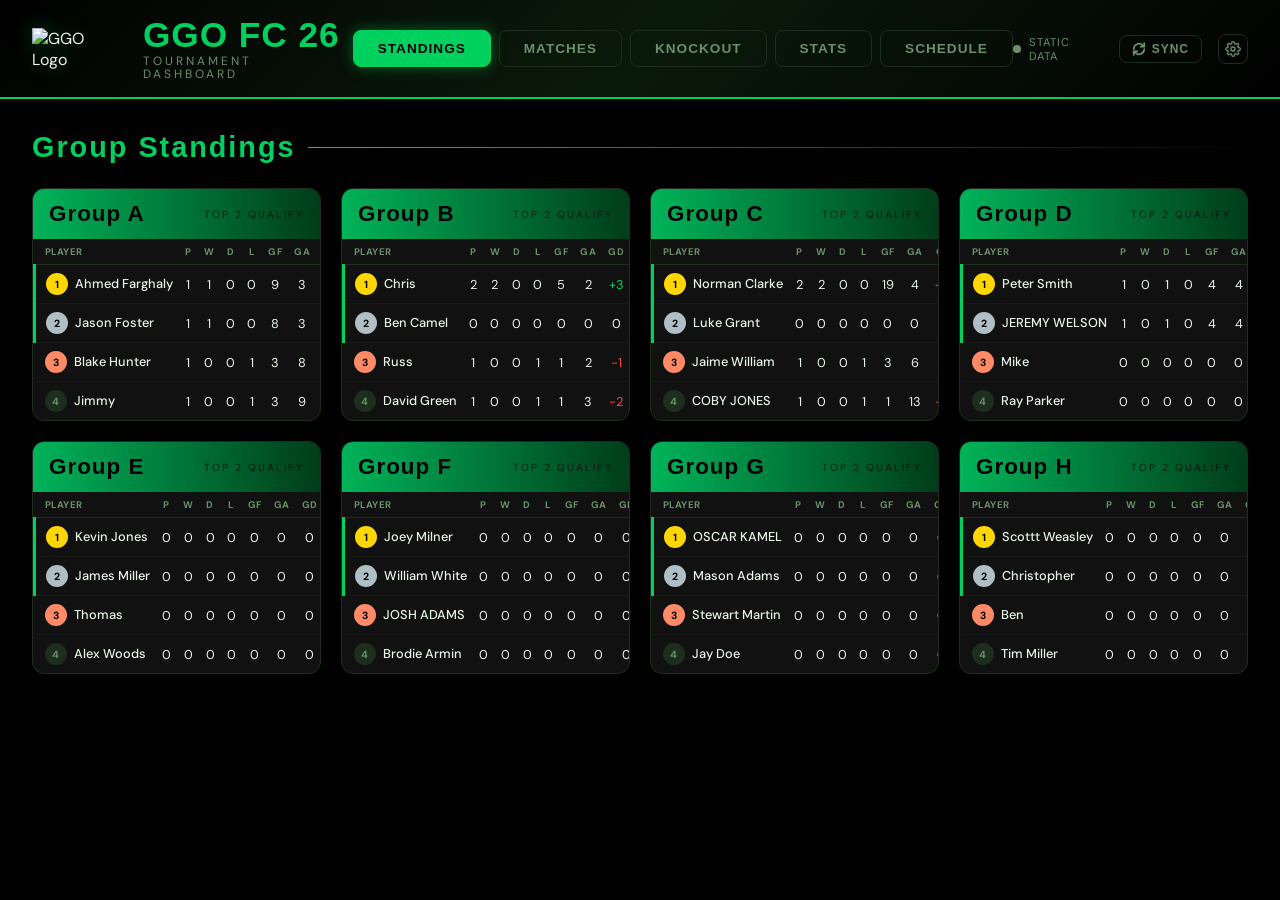
==== commit 8c5571d4: "Update tourney.html" ====
--- a/tourney.html
+++ b/tourney.html
@@ -450,7 +450,7 @@
 
 <header>
   <div class="logo">
-    <img src="./GGO-White-Var3.png" alt="GGO Logo">
+    <img src="./images/GGO-White-Var3.png" alt="GGO Logo">
     <div class="logo-text">
       <h1>GGO FC 26</h1>
       <p>Tournament Dashboard</p>
@@ -550,8 +550,8 @@
 // ── DATA ────────────────────────────────────────────────────────────────
 // ── DYNAMIC CONFIG ──────────────────────────────────────────────────────
 const CONFIG = {
-  spreadsheetId: localStorage.getItem('ggo_sheet_id') || '1zcEKdIhD1MTq_-FsNTge8UwNTn5NsE2mnPFtw54bXc0',
-  appsScriptUrl: localStorage.getItem('ggo_script_url') || 'https://script.google.com/macros/s/AKfycbw2qfgs79eKIn46H6dHZkqkhQVJbZraEjuBJ5KO18tSQnFzctVMvd7A5b_00jz5KdZIgQ/exec',
+  spreadsheetId: '12QHfGvs-jf6lqTTkW9ZSDk2q4XRzFT_z8-7TpGpi55Q',
+  appsScriptUrl: 'https://script.google.com/macros/s/AKfycbw2qfgs79eKIn46H6dHZkqkhQVJbZraEjuBJ5KO18tSQnFzctVMvd7A5b_00jz5KdZIgQ/exec',
   refreshInterval: 300000, // 5 minutes
   fallbackToStatic: true
 };
@@ -694,8 +694,30 @@
     });
 
     lb.forEach(p => { p.gd = p.gf - p.ga; });
+
+    // Use Standings API data if available, mapping exact sheet columns to internal state
+    if (STATE.standings && STATE.standings.length > 0) {
+      STATE.standings.forEach(apiRow => {
+        const playerName = apiRow['Player'] || apiRow['name'] || '';
+        const target = lb.find(p => p.name === playerName);
+        if (target && playerName) {
+          const parseSafe = (val, fallback) => (val !== undefined && val !== null && val !== '') ? parseInt(val) : fallback;
+          target.played = parseSafe(apiRow['Played'], target.played);
+          target.w = parseSafe(apiRow['Wins'], target.w);
+          target.d = parseSafe(apiRow['Draw'], target.d);
+          target.l = parseSafe(apiRow['Loss'], target.l);
+          target.gf = parseSafe(apiRow['Goals For'], target.gf);
+          target.ga = parseSafe(apiRow['Goals Against'], target.ga);
+          target.gd = parseSafe(apiRow['Goal Diff'], target.gd);
+          target.pts = parseSafe(apiRow['Points'], target.pts);
+          target.group = apiRow['Group'] || apiRow['group'] || target.group;
+        }
+      });
+      console.log('processData: Overrode calculated leaderboard with API "Standings" data.');
+    }
+
     STATE.leaderboard = lb;
-    console.log('processData: Calculated leaderboard from "Matches" (' + lb.length + ' entries)');
+    console.log('processData: Generated leaderboard (' + lb.length + ' entries)');
   } else {
     STATE.leaderboard = [];
     STATE.goals = [];
@@ -742,6 +764,13 @@
     const response = await fetch(url);
     if (!response.ok) throw new Error('Network error (' + response.status + ')');
     const data = await response.json();
+
+    if (data.debug_logs && data.debug_logs.length > 0) {
+      console.log('--- BRIDGE APPS SCRIPT LOGS ---');
+      data.debug_logs.forEach(msg => console.log('  ' + msg));
+      console.log('-------------------------------');
+    }
+
     if (data.error) throw new Error(data.error);
 
     console.log('Bridge returned tabs:', data.tabs_found);
@@ -843,7 +872,8 @@
   } else if (CONFIG.spreadsheetId) {
     const sheetPlayers = await fetchSheetData('Players');
     const sheetMatches = await fetchSheetData('Matches');
-    if (sheetPlayers && sheetMatches) data = { players: sheetPlayers, matches: sheetMatches };
+    const sheetStandings = await fetchSheetData('Standings');
+    if (sheetPlayers && sheetMatches) data = { players: sheetPlayers, matches: sheetMatches, standings: sheetStandings };
   }
 
   if (data && !data.error && (data.players || data.leaderboard_data)) {
@@ -857,6 +887,9 @@
     STATE._bridgeQualified = data.qualified16_data || {};
     if (data.qualified16_data) STATE.qualified16 = data.qualified16_data;
 
+    // Use exact standings out of the bridge or fallback
+    STATE.standings = data.standings || [];
+
     // Use sheet's stats as top scorers if available
     if (data.stats_data && data.stats_data.length > 0) {
       // We'll enrich with group info after processData runs
@@ -866,12 +899,15 @@
     STATE.lastSync = new Date();
     processData();
 
+    // Store standings straight from the bridge
+    STATE.standings = data.standings || [];
+
     // Enrich stats with group info from leaderboard
     if (STATE._bridgeStats && STATE._bridgeStats.length > 0) {
       STATE.goals = STATE._bridgeStats.map(s => ({
         name: s.name,
         goals: s.goals,
-        group: STATE.leaderboard.find(p => p.name === s.name)?.group || '?'
+        group: (STATE.players.find(p => p.name === s.name) || {}).group || '?'
       }));
     }
 
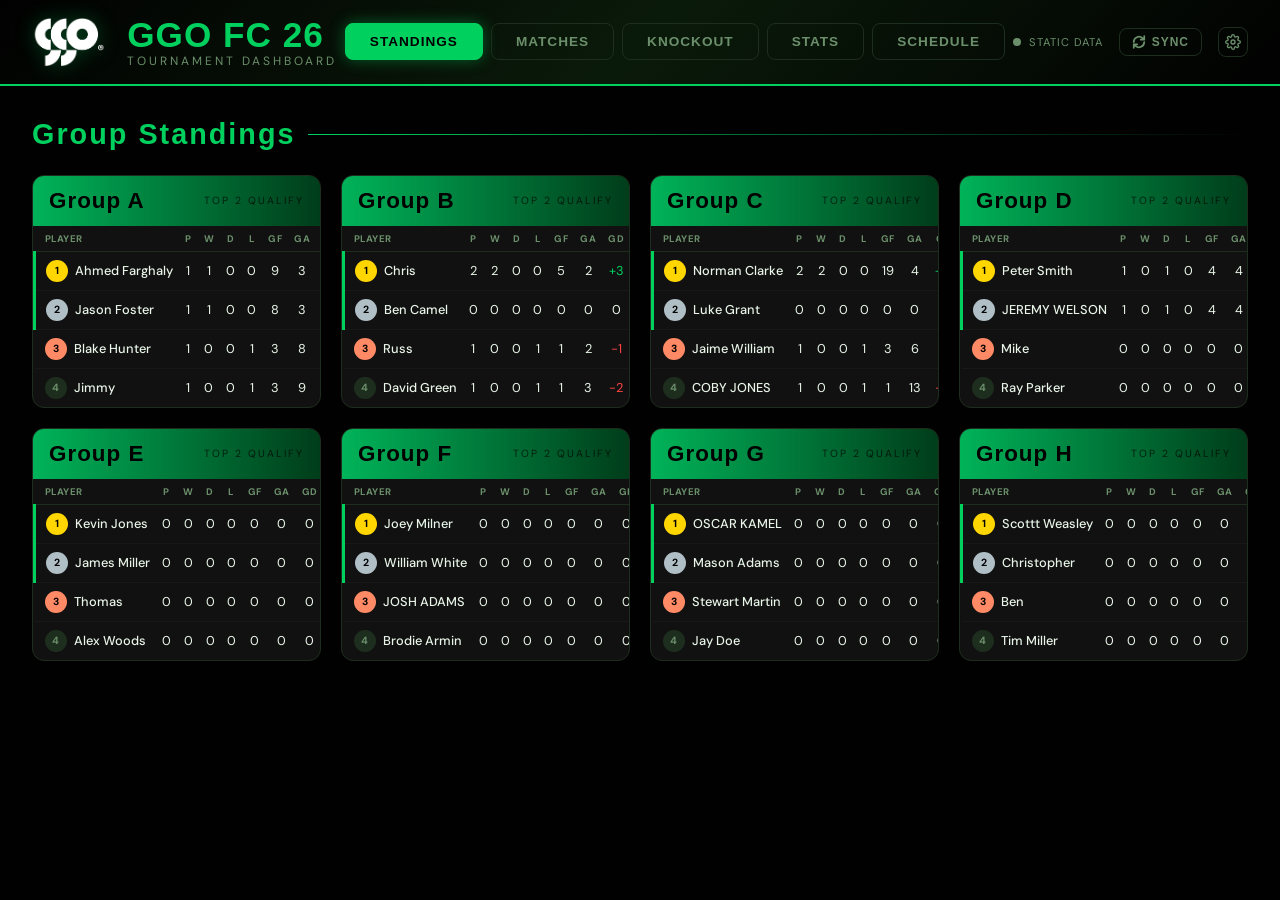
==== commit ef1b89a6: "Update tourney.html" ====
--- a/tourney.html
+++ b/tourney.html
@@ -4,9 +4,9 @@
 <meta charset="UTF-8">
 <meta name="viewport" content="width=device-width, initial-scale=1.0">
 <title>GGO FC 26 Tournament</title>
-<link rel="icon" type="image/png" sizes="32x32" href="./images/GGO-White-Var3-32x32.png">
-<link rel="icon" type="image/png" sizes="16x16" href="./images/GGO-White-Var3-16x16.png">
-<link rel="apple-touch-icon" href="./images/GGO-White-Var3.png">
+<link rel="icon" type="image/png" sizes="32x32" href=".//GGO-White-Var3-32x32.png">
+<link rel="icon" type="image/png" sizes="16x16" href=".//GGO-White-Var3-16x16.png">
+<link rel="apple-touch-icon" href=".//GGO-White-Var3.png">
 <link href="https://fonts.googleapis.com/css2?family=Bebas+Neue&family=DM+Sans:wght@300;400;500;600&display=swap" rel="stylesheet">
 <style>
   @font-face {
@@ -450,7 +450,7 @@
 
 <header>
   <div class="logo">
-    <img src="./images/GGO-White-Var3.png" alt="GGO Logo">
+    <img src=".//GGO-White-Var3.png" alt="GGO Logo">
     <div class="logo-text">
       <h1>GGO FC 26</h1>
       <p>Tournament Dashboard</p>
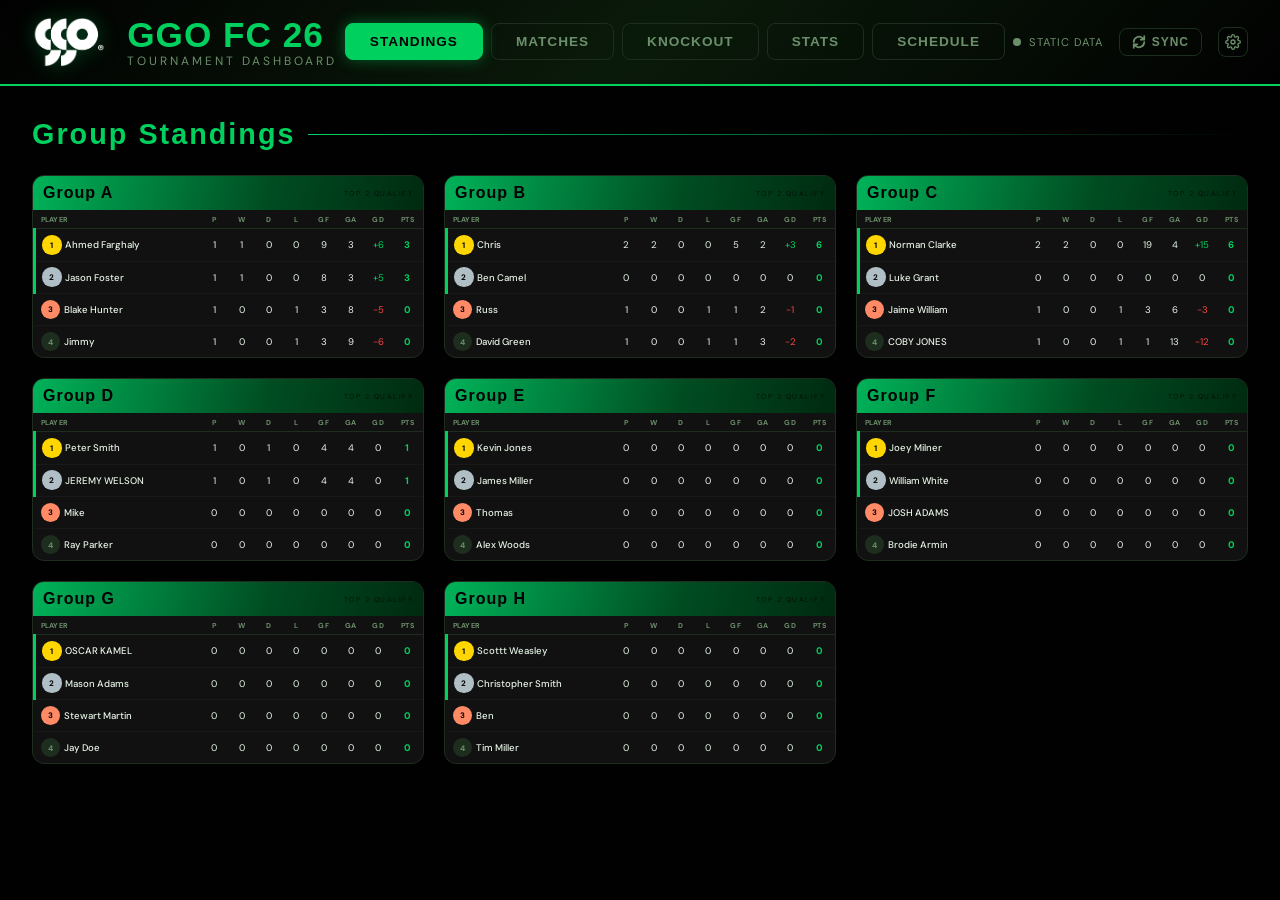
==== commit 970a0198: "Update tourney.html" ====
--- a/tourney.html
+++ b/tourney.html
@@ -1,12 +1,13 @@
+
 <!DOCTYPE html>
 <html lang="en">
-<head>
+<head><script type="text/javascript" src="/___vscode_livepreview_injected_script"></script>
 <meta charset="UTF-8">
 <meta name="viewport" content="width=device-width, initial-scale=1.0">
 <title>GGO FC 26 Tournament</title>
-<link rel="icon" type="image/png" sizes="32x32" href=".//GGO-White-Var3-32x32.png">
-<link rel="icon" type="image/png" sizes="16x16" href=".//GGO-White-Var3-16x16.png">
-<link rel="apple-touch-icon" href=".//GGO-White-Var3.png">
+<link rel="icon" type="image/png" sizes="32x32" href="./GGO-White-Var3-32x32.png">
+<link rel="icon" type="image/png" sizes="16x16" href="./GGO-White-Var3-16x16.png">
+<link rel="apple-touch-icon" href="./GGO-White-Var3.png">
 <link href="https://fonts.googleapis.com/css2?family=Bebas+Neue&family=DM+Sans:wght@300;400;500;600&display=swap" rel="stylesheet">
 <style>
   @font-face {
@@ -95,56 +96,129 @@
   }
 
   /* ── GROUPS GRID ── */
+  /* ── STANDINGS GRID — fluid, never clips ── */
   .groups-grid {
     display: grid;
-    grid-template-columns: repeat(auto-fill, minmax(280px, 1fr));
-    gap: 20px;
-  }
+    grid-template-columns: repeat(auto-fill, minmax(min(100%, 300px), 1fr));
+    gap: clamp(10px, 2vw, 20px);
+  }
+
   .group-card {
     background: var(--card);
     border: 1px solid var(--border);
-    border-radius: 12px; overflow: hidden;
+    border-radius: 12px;
+    overflow: hidden;
+    container-type: inline-size;
+    container-name: groupcard;
     transition: transform 0.2s, box-shadow 0.2s;
   }
   .group-card:hover {
     transform: translateY(-3px);
     box-shadow: 0 8px 30px rgba(0,230,118,0.12);
   }
+
   .group-header {
-    background: linear-gradient(90deg, var(--green-dim), #003d1a);
-    padding: 12px 16px;
+    background: linear-gradient(105deg, var(--green-dim) 0%, #004d22 60%, #002a10 100%);
+    padding: clamp(8px,1.5cqi,14px) clamp(10px,2cqi,18px);
     display: flex; align-items: center; justify-content: space-between;
+    gap: 6px;
   }
   .group-label {
     font-family: 'TTFirsNeue', sans-serif;
-    font-size: 1.4rem; color: #000; letter-spacing: 1px;
-    font-weight: 600;
-  }
-  .group-badge { font-size: 0.65rem; color: rgba(0,0,0,0.7); letter-spacing: 2px; text-transform: uppercase; }
-  .group-table { width: 100%; border-collapse: collapse; table-layout: auto; }
+    font-size: clamp(1rem, 4cqi, 1.5rem);
+    color: #000; letter-spacing: 1px; font-weight: 600;
+    white-space: nowrap;
+  }
+  .group-badge {
+    font-size: clamp(0.45rem, 1.8cqi, 0.65rem);
+    color: rgba(0,0,0,0.65); letter-spacing: 1.5px;
+    text-transform: uppercase; white-space: nowrap;
+  }
+
+  /* Table uses fixed layout so columns never blow out */
+  .group-table {
+    width: 100%;
+    border-collapse: collapse;
+    table-layout: fixed;
+  }
+
+  /* Column widths: player name gets leftover space, stat cols are equal & fluid */
+  .group-table col.col-player { width: auto; }
+  .group-table col.col-stat   { width: clamp(18px, 7cqi, 34px); }
+  .group-table col.col-pts    { width: clamp(22px, 8cqi, 38px); }
+
   .group-table thead th {
-    padding: 6px 6px; font-size: 0.6rem; color: var(--muted);
-    text-align: center; text-transform: uppercase; letter-spacing: 0.5px;
+    padding: clamp(4px,1.2cqi,7px) clamp(2px,1cqi,5px);
+    font-size: clamp(0.45rem, 1.8cqi, 0.62rem);
+    color: var(--muted);
+    text-align: center;
+    text-transform: uppercase;
+    letter-spacing: 0.3px;
     border-bottom: 1px solid var(--border);
+    overflow: hidden;
+  }
+  .group-table thead th.th-player { text-align: left; padding-left: clamp(6px,1.5cqi,12px); }
+
+  .group-table tbody tr {
+    border-bottom: 1px solid rgba(255,255,255,0.03);
+    transition: background 0.15s;
+  }
+  .group-table tbody tr:hover { background: rgba(0,230,118,0.05); }
+  .group-table tbody tr:last-child { border-bottom: none; }
+
+  .group-table td {
+    padding: clamp(5px,1.5cqi,9px) clamp(2px,1cqi,5px);
+    font-size: clamp(0.6rem, 2.2cqi, 0.82rem);
+    text-align: center;
+    overflow: hidden;
     white-space: nowrap;
   }
-  .group-table thead th:first-child { text-align: left; padding-left: 10px; }
-  .group-table tbody tr { border-bottom: 1px solid rgba(255,255,255,0.03); transition: background 0.15s; }
-  .group-table tbody tr:hover { background: rgba(0,230,118,0.04); }
-  .group-table tbody tr:last-child { border-bottom: none; }
-  .group-table td {
-    padding: 8px 6px; font-size: 0.8rem;
-    text-align: center;
+  .group-table td.td-player {
+    text-align: left;
+    font-weight: 500;
+    padding-left: clamp(6px,1.5cqi,12px);
+    overflow: hidden;
+  }
+  .player-name-cell {
+    display: flex;
+    align-items: center;
+    gap: clamp(3px,1cqi,6px);
+    overflow: hidden;
+    min-width: 0;
+  }
+  .player-name-text {
+    overflow: hidden;
+    text-overflow: ellipsis;
     white-space: nowrap;
-  }
-  .group-table td:first-child { text-align: left; font-weight: 500; padding-left: 10px; }
-  .rank { width: 22px; height: 22px; border-radius: 50%; display: inline-flex; align-items: center; justify-content: center; font-size: 0.65rem; font-weight: 700; margin-right: 4px; flex-shrink: 0; }
+    min-width: 0;
+    flex: 1;
+  }
+
+  .rank {
+    width: clamp(16px, 5cqi, 24px);
+    height: clamp(16px, 5cqi, 24px);
+    border-radius: 50%;
+    display: inline-flex; align-items: center; justify-content: center;
+    font-size: clamp(0.5rem, 1.8cqi, 0.7rem);
+    font-weight: 700;
+    flex-shrink: 0;
+  }
   .rank-1 { background: var(--gold); color: #000; }
   .rank-2 { background: var(--silver); color: #000; }
   .rank-3 { background: var(--bronze); color: #000; }
   .rank-4 { background: var(--border); color: var(--muted); }
+
   .qualified { border-left: 3px solid var(--green); }
-  .pts-cell { color: var(--green); font-weight: 700; font-size: 0.9rem; }
+  @keyframes glowPulse {
+    0%,100% { box-shadow: none; }
+    50%      { box-shadow: inset 0 0 8px rgba(0,230,118,0.15); }
+  }
+  .qualified { animation: glowPulse 3s ease-in-out infinite; }
+
+  .pts-cell {
+    color: var(--green); font-weight: 700;
+    font-size: clamp(0.65rem, 2.5cqi, 0.92rem);
+  }
   .gd-pos { color: var(--green); }
   .gd-neg { color: var(--red); }
 
@@ -392,8 +466,6 @@
     .nav-btn { padding: 8px 14px; font-size: 0.75rem; }
     .sync-container { flex-wrap: wrap; justify-content: center; gap: 8px; }
     .groups-grid { grid-template-columns: 1fr; }
-    .group-table thead th { padding: 5px 4px; font-size: 0.55rem; }
-    .group-table td { padding: 6px 4px; font-size: 0.75rem; }
     .section-title { font-size: 1.4rem; }
     .match-card { grid-template-columns: 1fr auto 1fr; gap: 8px; padding: 10px 12px; }
     .score-display { font-size: 1.5rem; }
@@ -411,17 +483,12 @@
     .nav-btn { padding: 6px 10px; font-size: 0.7rem; letter-spacing: 0.5px; }
     .section-title { font-size: 1.1rem; letter-spacing: 1px; }
     .group-card { border-radius: 8px; }
-    .group-header { padding: 8px 10px; }
-    .group-label { font-size: 1.1rem; }
-    .group-table thead th { padding: 4px 3px; font-size: 0.5rem; letter-spacing: 0; }
-    .group-table td { padding: 5px 3px; font-size: 0.7rem; }
-    .rank { width: 18px; height: 18px; font-size: 0.55rem; margin-right: 3px; }
     .match-card { padding: 8px 10px; gap: 4px; }
     .player-avatar { width: 26px; height: 26px; font-size: 0.65rem; }
     .player-name { font-size: 0.72rem; }
     .score-display { font-size: 1.3rem; }
     .score-pending { font-size: 1rem; }
-    .match-score { min-width: 50px; }
+        .match-score { min-width: 50px; }
     .match-time { font-size: 0.6rem; }
     .match-day-header { font-size: 0.9rem; }
     .stat-row { padding: 8px 12px; gap: 8px; }
@@ -450,7 +517,7 @@
 
 <header>
   <div class="logo">
-    <img src=".//GGO-White-Var3.png" alt="GGO Logo">
+    <img src="./GGO-White-Var3.png" alt="GGO Logo">
     <div class="logo-text">
       <h1>GGO FC 26</h1>
       <p>Tournament Dashboard</p>
@@ -658,6 +725,7 @@
     return null;
   }
 }
+
 function processData() {
   let { players, matches } = STATE;
 
@@ -695,26 +763,73 @@
 
     lb.forEach(p => { p.gd = p.gf - p.ga; });
 
-    // Use Standings API data if available, mapping exact sheet columns to internal state
+    // ── FIX 1: Robust Standings override with case-insensitive matching ──────
+    // STATE.standings is now guaranteed to be set BEFORE processData() is called.
     if (STATE.standings && STATE.standings.length > 0) {
+      const parseSafe = (val, fallback) => {
+        if (val === undefined || val === null || val === '') return fallback;
+        const n = parseInt(val);
+        return isNaN(n) ? fallback : n;
+      };
+
+      // Case-insensitive, multi-alias field lookup helper
+      const getField = (row, ...keys) => {
+        for (const k of keys) {
+          // Exact match first
+          if (row[k] !== undefined && row[k] !== null && row[k] !== '') return row[k];
+          // Case-insensitive fallback
+          const lk = k.toLowerCase();
+          for (const rk of Object.keys(row)) {
+            if (rk.toLowerCase() === lk && row[rk] !== undefined && row[rk] !== null && row[rk] !== '') return row[rk];
+          }
+        }
+        return undefined;
+      };
+
       STATE.standings.forEach(apiRow => {
-        const playerName = apiRow['Player'] || apiRow['name'] || '';
-        const target = lb.find(p => p.name === playerName);
-        if (target && playerName) {
-          const parseSafe = (val, fallback) => (val !== undefined && val !== null && val !== '') ? parseInt(val) : fallback;
-          target.played = parseSafe(apiRow['Played'], target.played);
-          target.w = parseSafe(apiRow['Wins'], target.w);
-          target.d = parseSafe(apiRow['Draw'], target.d);
-          target.l = parseSafe(apiRow['Loss'], target.l);
-          target.gf = parseSafe(apiRow['Goals For'], target.gf);
-          target.ga = parseSafe(apiRow['Goals Against'], target.ga);
-          target.gd = parseSafe(apiRow['Goal Diff'], target.gd);
-          target.pts = parseSafe(apiRow['Points'], target.pts);
-          target.group = apiRow['Group'] || apiRow['group'] || target.group;
+        // FIX: trim + case-insensitive player name match
+        const playerName = (getField(apiRow, 'Player', 'name', 'Name', 'PLAYER') || '').toString().trim();
+        if (!playerName) return;
+
+        const target = lb.find(p => (p.name || '').trim().toLowerCase() === playerName.toLowerCase());
+        if (!target) {
+          console.warn('processData: No leaderboard match for standings row player "' + playerName + '"');
+          return;
         }
+
+        const before = { played: target.played, w: target.w, d: target.d, l: target.l, pts: target.pts };
+
+        // FIX: handle "Draw" vs "Draws" and other header variations via getField aliases
+        target.played = parseSafe(getField(apiRow, 'Played', 'played', 'GP', 'P'),         target.played);
+        target.w      = parseSafe(getField(apiRow, 'Wins',   'W', 'wins', 'Won'),           target.w);
+        target.d      = parseSafe(getField(apiRow, 'Draw',   'Draws', 'D', 'draw', 'draws'),target.d);
+        target.l      = parseSafe(getField(apiRow, 'Loss',   'Losses', 'L', 'loss', 'Lost'),target.l);
+        target.gf     = parseSafe(getField(apiRow, 'Goals For',   'GF', 'gf', 'goals_for'), target.gf);
+        target.ga     = parseSafe(getField(apiRow, 'Goals Against','GA', 'ga', 'goals_against'), target.ga);
+        target.gd     = parseSafe(getField(apiRow, 'Goal Diff',   'GD', 'gd', 'goal_diff', 'GoalDiff'), target.gd);
+        target.pts    = parseSafe(getField(apiRow, 'Points', 'Pts', 'pts', 'PTS'),          target.pts);
+        target.group  = (getField(apiRow, 'Group', 'group') || target.group);
+
+        console.log(
+          'processData: Overrode "' + playerName + '" — ' +
+          'calculated: P' + before.played + ' W' + before.w + ' D' + before.d + ' Pts' + before.pts +
+          ' → sheet: P' + target.played + ' W' + target.w + ' D' + target.d + ' Pts' + target.pts
+        );
       });
-      console.log('processData: Overrode calculated leaderboard with API "Standings" data.');
+      console.log('processData: Standings override complete (' + STATE.standings.length + ' rows processed).');
+    } else {
+      console.log('processData: No standings data from bridge — using match-calculated values.');
     }
+
+    // ── ALWAYS recalculate pts and gd from W/D/L and GF/GA ──────────────────
+    // The sheet's Points and Goal Diff columns are computed formulas that include
+    // phantom points/goals from unplayed matches (e.g. Ben Camel P0 shows Pts=3).
+    // We never trust those columns — we derive them ourselves from the clean stats.
+    lb.forEach(p => {
+      p.pts = (p.w * 3) + p.d;
+      p.gd  = p.gf - p.ga;
+    });
+    console.log('processData: Recalculated pts and gd from W/D/L and GF/GA (sheet computed columns ignored).');
 
     STATE.leaderboard = lb;
     console.log('processData: Generated leaderboard (' + lb.length + ' entries)');
@@ -784,21 +899,18 @@
     }
 
     // ── Normalize Matches ──
-    // Bug 1 fix: use leaderboard played count to detect unplayed 0-0
     if (data.matches) {
-      // Build a lookup of how many games each player has actually played
-      // Sheet's "Played" is broken (counts unplayed 0-0 as played), so use W + L instead
-      const lbData = data.group_ranking__leaderboard_ || [];
+      const lbData = data.group_ranking__leaderboard_
+        || data['group_ranking__leaderboard_']
+        || data.group_ranking_leaderboard_
+        || [];
       const playedMap = {};
       lbData.forEach(row => {
         const name = row.Player || row.name || '';
         const w = parseInt(row.W || row.Wins || 0);
         const l = parseInt(row.L || row.Loss || 0);
-        if (name) playedMap[name] = w + l; // real played = W + L (draws are inflated)
+        if (name) playedMap[name] = w + l;
       });
-
-      // Build a counter of how many matches in the sheet each player appears in with scores
-      const matchCountMap = {};
 
       data.matches = data.matches.map(m => {
         const day = m.Date || m.day || m.Day || 'TBD';
@@ -812,20 +924,25 @@
         let s1 = (rawS1 === '' || rawS1 === null || rawS1 === undefined) ? null : parseInt(rawS1);
         let s2 = (rawS2 === '' || rawS2 === null || rawS2 === undefined) ? null : parseInt(rawS2);
 
-        // Capture Played checkbox from Column G (mapped as "Played" by bridge), or fallback to scores
-        const played = m.Played === true || m.Played === 'TRUE' || m.played === true || m.played === 'TRUE' || (s1 !== null && s2 !== null);
-
-        return { day, time, p1, p2, s1, s2, played };
+        // Checkbox in column G is the ONLY source of truth for played status.
+        // The column header may be "Played?" (with ?) or "Played" — check both.
+        // Never use scores as a fallback — unplayed matches have 0,0 scores.
+        const playedRaw = m['Played?'] ?? m['Played'] ?? m['played?'] ?? m['played'] ?? m['Status'] ?? '';
+        const played = playedRaw === true || String(playedRaw).toUpperCase() === 'TRUE';
+
+        // If not played, null out scores — never show 0-0 for unplayed matches
+        const fs1 = played ? s1 : null;
+        const fs2 = played ? s2 : null;
+
+        return { day, time, p1, p2, s1: fs1, s2: fs2, played };
       }).filter(m => m.p1 && m.p2);
-
     }
-
 
     // ── Normalize Qualified 16 ──
     if (data.qualified_16) {
       const q = {};
       data.qualified_16.forEach(row => {
-        const pos = row.Group || ''; // e.g. 'A1', 'A2'
+        const pos = row.Group || '';
         const name = row.Player || '';
         if (pos && name) q[pos] = name;
       });
@@ -870,37 +987,56 @@
   if (CONFIG.appsScriptUrl) {
     data = await fetchRelayData();
   } else if (CONFIG.spreadsheetId) {
-    const sheetPlayers = await fetchSheetData('Players');
-    const sheetMatches = await fetchSheetData('Matches');
+    const sheetPlayers   = await fetchSheetData('Players');
+    const sheetMatches   = await fetchSheetData('Matches');
     const sheetStandings = await fetchSheetData('Standings');
     if (sheetPlayers && sheetMatches) data = { players: sheetPlayers, matches: sheetMatches, standings: sheetStandings };
   }
 
+  // ── STANDINGS FALLBACK ────────────────────────────────────────────────────
+  // The bridge often doesn't expose a 'standings' key — if so, fetch the
+  // Standings tab directly via gviz so the override in processData() can fire.
+  if (data && !data.error && (!data.standings || data.standings.length === 0) && CONFIG.spreadsheetId) {
+    console.log('requestSync: Bridge returned no standings — fetching Standings tab directly via gviz...');
+    const directStandings = await fetchSheetData('Standings');
+    if (directStandings && directStandings.length > 0) {
+      data.standings = directStandings;
+      console.log('requestSync: Direct standings fetch OK —', directStandings.length, 'rows');
+    } else {
+      console.warn('requestSync: Direct standings fetch also returned nothing. Check tab is named exactly "Standings".');
+    }
+  }
+
   if (data && !data.error && (data.players || data.leaderboard_data)) {
     console.log('Sync OK. Keys:', Object.keys(data));
-    STATE.players = data.players || [];
-    STATE.matches = data.matches || [];
-    STATE.schedule = data.schedule || [];
-
-    // Bug 2 fix: store pre-calculated leaderboard for processData to use
-    STATE._bridgeLeaderboard = data.leaderboard_data || [];
+
+    // Assign ALL state BEFORE calling processData()
+    STATE.players   = data.players || [];
+    STATE.matches   = data.matches || [];
+    STATE.schedule  = data.schedule || [];
+    STATE.standings = data.standings || [];  // ← must be set BEFORE processData()
+
+    // ── FIX 3: Handle both key variants the bridge may return ─────────────
+    // The bridge sometimes returns the leaderboard as 'group_ranking__leaderboard_'
+    // (double underscore) and sometimes as 'leaderboard_data'. Handle both.
+    STATE._bridgeLeaderboard = data.leaderboard_data
+      || data['group_ranking__leaderboard_']
+      || data.group_ranking__leaderboard_
+      || data['group_ranking_leaderboard_']
+      || [];
+
     STATE._bridgeQualified = data.qualified16_data || {};
     if (data.qualified16_data) STATE.qualified16 = data.qualified16_data;
 
-    // Use exact standings out of the bridge or fallback
-    STATE.standings = data.standings || [];
-
     // Use sheet's stats as top scorers if available
     if (data.stats_data && data.stats_data.length > 0) {
-      // We'll enrich with group info after processData runs
       STATE._bridgeStats = data.stats_data;
     }
 
     STATE.lastSync = new Date();
+
+    // processData() now runs with standings already populated — override will fire correctly
     processData();
-
-    // Store standings straight from the bridge
-    STATE.standings = data.standings || [];
 
     // Enrich stats with group info from leaderboard
     if (STATE._bridgeStats && STATE._bridgeStats.length > 0) {
@@ -949,7 +1085,7 @@
   if (CONFIG.spreadsheetId) requestSync();
   else loadStatic();
   
-  // Auto-refresh every minute if spreadsheet ID is set
+  // Auto-refresh every 5 minutes if spreadsheet ID is set
   setInterval(() => {
     if (CONFIG.spreadsheetId) requestSync();
   }, CONFIG.refreshInterval);
@@ -989,14 +1125,10 @@
 const getGoals = () => STATE.goals;
 
 // ── TIME PARSER ──────────────────────────────────────────────────────────
-// Google Sheets returns time values as ISO strings like "1899-12-30T16:18:51.000Z"
-// This converts any such value to a clean "HH:MM" format
 function parseTime(val) {
   if (!val) return '00:00';
   const s = String(val).trim();
-  // Already HH:MM format
   if (/^\d{1,2}:\d{2}$/.test(s)) return s;
-  // ISO date string like "1899-12-30T16:18:51.000Z"
   if (s.includes('T') && (s.includes('-') || s.includes(':'))) {
     try {
       const d = new Date(s);
@@ -1007,7 +1139,6 @@
       }
     } catch (e) { /* fall through */ }
   }
-  // Date(value) for serial numbers
   if (!isNaN(s) && parseFloat(s) > 0 && parseFloat(s) < 1) {
     const totalMinutes = Math.round(parseFloat(s) * 24 * 60);
     const h = Math.floor(totalMinutes / 60).toString().padStart(2, '0');
@@ -1038,16 +1169,16 @@
   const container = document.getElementById('groups-grid');
   container.innerHTML = '';
 
+  const lb = getLeaderboard();
+  if (lb.length === 0) {
+    container.innerHTML = `<div style="grid-column:1/-1;padding:40px;text-align:center;color:var(--muted)">No players found. Check your "Players" tab.</div>`;
+    return;
+  }
+
   groups.forEach(g => {
-    const lb = getLeaderboard();
     const gPlayers = lb
       .filter(p => p.group === g)
       .sort((a,b) => b.pts - a.pts || b.gd - a.gd || b.gf - a.gf);
-
-    if (lb.length === 0) {
-      container.innerHTML = `<div style="grid-column: 1/-1; padding: 40px; text-align: center; color: var(--muted);">No players found in sheet. Check your "Players" tab and headers (Name, Group).</div>`;
-      return;
-    }
 
     const card = document.createElement('div');
     card.className = 'group-card';
@@ -1057,19 +1188,29 @@
         <span class="group-badge">Top 2 Qualify</span>
       </div>
       <table class="group-table">
+        <colgroup>
+          <col class="col-player">
+          <col class="col-stat"><col class="col-stat"><col class="col-stat"><col class="col-stat">
+          <col class="col-stat"><col class="col-stat"><col class="col-stat">
+          <col class="col-pts">
+        </colgroup>
         <thead>
           <tr>
-            <th>Player</th>
+            <th class="th-player">Player</th>
             <th>P</th><th>W</th><th>D</th><th>L</th>
             <th>GF</th><th>GA</th><th>GD</th><th>Pts</th>
           </tr>
         </thead>
         <tbody>
-          ${gPlayers.map((p,i) => `
+          ${gPlayers.map((p,i) => {
+            const displayName = (p.name || 'Unknown');
+            return `
             <tr class="${i < 2 ? 'qualified' : ''}">
-              <td>
-                <span class="rank rank-${i+1}">${i+1}</span>
-                ${(p.name || 'Unknown').length > 14 ? (p.name || 'Unknown').split(' ')[0] : (p.name || 'Unknown')}
+              <td class="td-player">
+                <div class="player-name-cell">
+                  <span class="rank rank-${i+1}">${i+1}</span>
+                  <span class="player-name-text" title="${displayName}">${displayName}</span>
+                </div>
               </td>
               <td>${p.played}</td>
               <td>${p.w}</td>
@@ -1079,8 +1220,8 @@
               <td>${p.ga}</td>
               <td class="${p.gd > 0 ? 'gd-pos' : p.gd < 0 ? 'gd-neg' : ''}">${p.gd > 0 ? '+' : ''}${p.gd}</td>
               <td class="pts-cell">${p.pts}</td>
-            </tr>
-          `).join('')}
+            </tr>`;
+          }).join('')}
         </tbody>
       </table>
     `;
@@ -1173,7 +1314,6 @@
   bracket.innerHTML = '';
 
   const q16 = getQualified16();
-  // Standard full knockout progression
   const r16 = [
     {label:'M1', p1:q16.A1||'TBD', p2:q16.B2||'TBD'},
     {label:'M2', p1:q16.C1||'TBD', p2:q16.D2||'TBD'},
@@ -1208,13 +1348,11 @@
     { title: 'Final', matches: final, pairs: false }
   ];
 
-  // Helper to render a match card
   const createMatchCard = (m) => {
     const isTbd = m.p1 === 'TBD';
     const p1g = getPlayers().find(p => p.name === m.p1)?.group || 'A';
     const p2g = getPlayers().find(p => p.name === m.p2)?.group || 'A';
     
-    // Attempt to extract scores from played matches if available
     const activeMatch = getMatches().find(mx => [mx.label, mx.label?.toUpperCase()].includes(m.label));
     const s1 = (activeMatch && activeMatch.s1 !== null) ? activeMatch.s1 : '-';
     const s2 = (activeMatch && activeMatch.s2 !== null) ? activeMatch.s2 : '-';
@@ -1249,7 +1387,6 @@
     matchesDiv.className = 'vertical-matches';
     
     if (round.pairs) {
-      // Group matches in pairs to visualize the bracket converging
       for (let i = 0; i < round.matches.length; i += 2) {
         if (i + 1 < round.matches.length) {
           const m1 = round.matches[i];
@@ -1282,14 +1419,12 @@
   const allGoals = getGoals();
   const currentLeaderboard = getLeaderboard();
 
-  // Bug 5 fix: only bail if BOTH are empty
   if ((!allGoals || allGoals.length === 0) && (!currentLeaderboard || currentLeaderboard.length === 0)) {
     container.innerHTML = '<div style="text-align:center;padding:40px;color:var(--muted)">No stats available yet</div>';
     return;
   }
   const maxGoals = allGoals.length > 0 ? allGoals[0].goals : 1;
 
-  // Top scorers
   const scorersHTML = allGoals.slice(0, 12).map((p,i) => `
     <div class="stat-row">
       <div class="stat-rank">${i+1}</div>
@@ -1303,7 +1438,6 @@
     </div>
   `).join('');
 
-  // Most wins (from leaderboard)
   const byWins = [...currentLeaderboard].sort((a,b) => b.w - a.w || b.gf - a.gf).slice(0,12);
   const maxWins = byWins.length > 0 ? byWins[0].w : 0;
 
@@ -1320,7 +1454,6 @@
     </div>
   `).join('');
 
-  // Best goal difference
   const byGD = [...currentLeaderboard].sort((a,b) => b.gd - a.gd).slice(0,12);
   const maxGD = byGD.length > 0 ? byGD[0].gd : 0;
 
@@ -1337,7 +1470,6 @@
     </div>
   `).join('');
 
-  // Points leaderboard
   const byPts = [...currentLeaderboard].sort((a,b) => b.pts - a.pts || b.gd - a.gd).slice(0,12);
   const maxPts = byPts.length > 0 ? byPts[0].pts : 0;
 
@@ -1401,7 +1533,6 @@
     ];
   }
 
-  // Group by day
   const byDay = {};
   scheduleData.forEach(s => {
     if (!byDay[s.day]) byDay[s.day] = [];
@@ -1433,7 +1564,7 @@
   if (btn) btn.classList.add('active');
 }
 
-// Initial schedule render (can be static or fetched if added to sheet)
+// Initial schedule render
 renderSchedule();
 </script>
 </body>
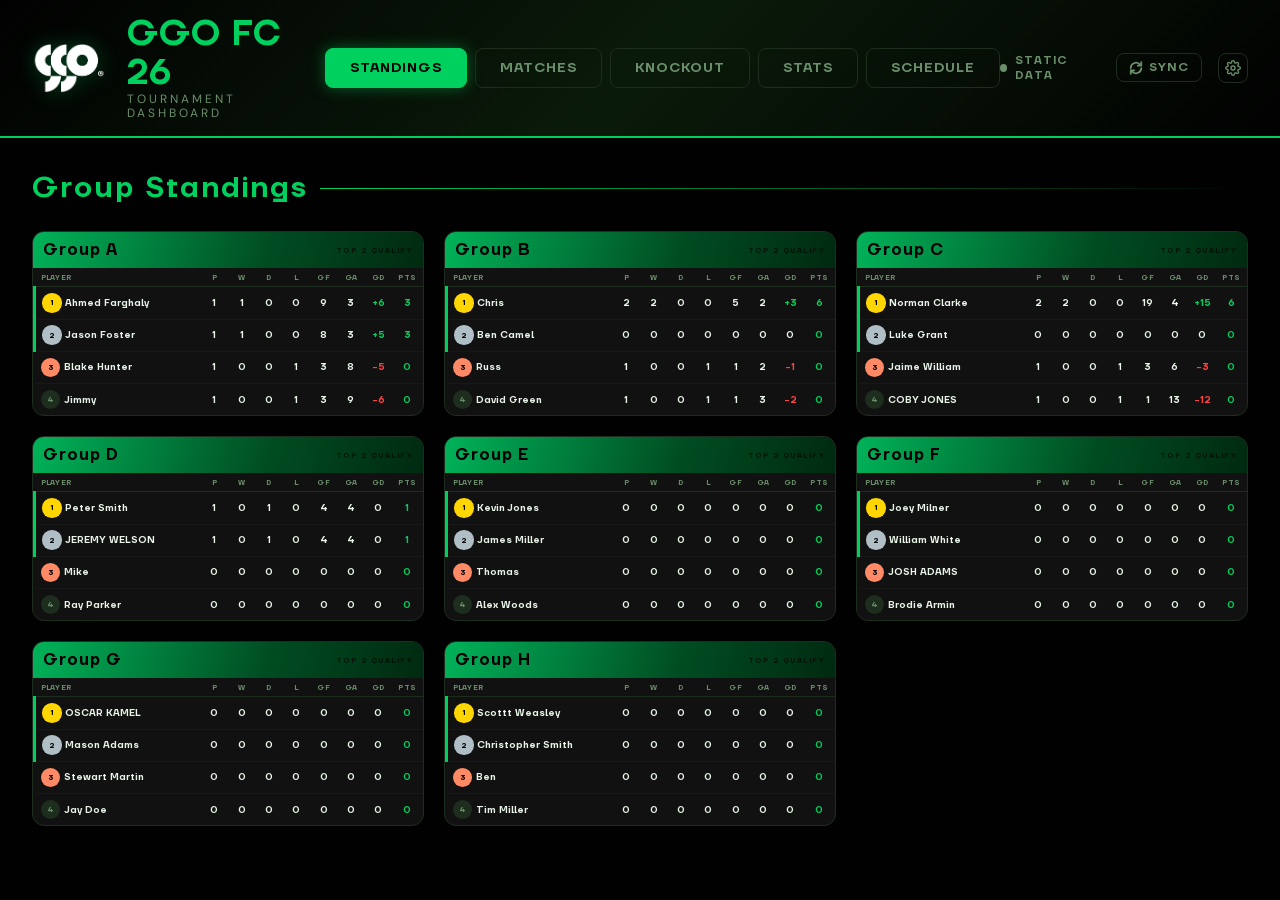
==== commit 2a490fc6: "Update tourney.html" ====
--- a/tourney.html
+++ b/tourney.html
@@ -12,7 +12,7 @@
 <style>
   @font-face {
     font-family: 'TTFirsNeue';
-    src: url('./fonts/TTFirsNeue-DemiBold.ttf') format('truetype');
+    src: url('./TTFirsNeue-DemiBold.ttf') format('truetype');
     font-weight: 600;
     font-style: normal;
   }
